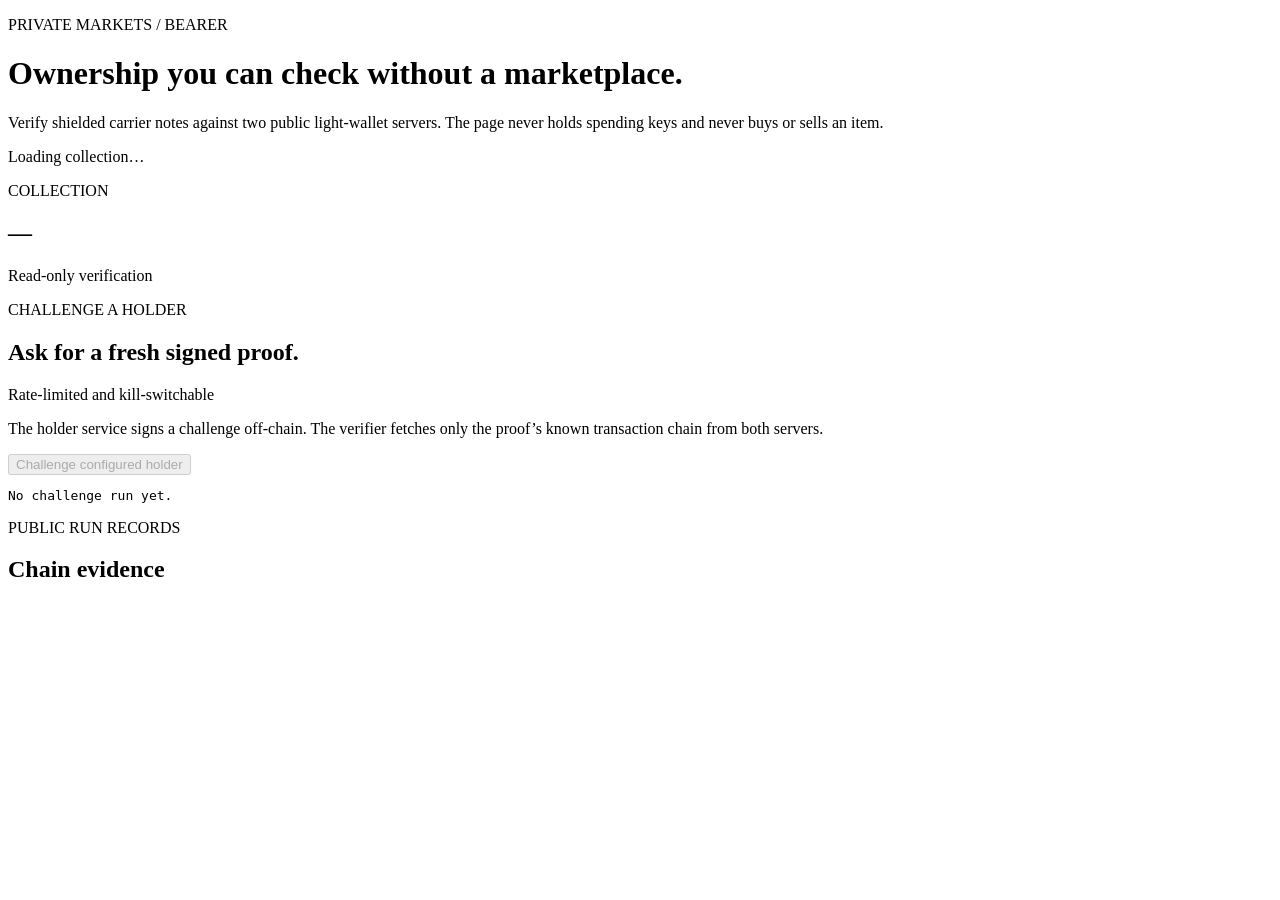
==== hosted/public/index.html @ cd6a572f "feat: add hosted verification candidate" ====
<!doctype html>
<html lang="en">
  <head>
    <meta charset="utf-8" />
    <meta name="viewport" content="width=device-width, initial-scale=1" />
    <title>Bearer | Shielded ownership</title>
    <link rel="stylesheet" href="/styles.css" />
  </head>
  <body>
    <main>
      <header class="hero">
        <p class="eyebrow">PRIVATE MARKETS / BEARER</p>
        <h1>Ownership you can check without a marketplace.</h1>
        <p class="lede">Verify shielded carrier notes against two public light-wallet servers. The page never holds spending keys and never buys or sells an item.</p>
        <div class="status" id="status">Loading collection…</div>
      </header>

      <section class="panel">
        <div class="section-heading">
          <div>
            <p class="eyebrow">COLLECTION</p>
            <h2 id="collection-name">—</h2>
          </div>
          <p class="muted">Read-only verification</p>
        </div>
        <div class="item-grid" id="items"></div>
      </section>

      <section class="panel challenge-panel">
        <div class="section-heading">
          <div>
            <p class="eyebrow">CHALLENGE A HOLDER</p>
            <h2>Ask for a fresh signed proof.</h2>
          </div>
          <p class="muted">Rate-limited and kill-switchable</p>
        </div>
        <p class="muted">The holder service signs a challenge off-chain. The verifier fetches only the proof’s known transaction chain from both servers.</p>
        <button class="button" id="challenge-button" disabled>Challenge configured holder</button>
        <pre class="result" id="challenge-result">No challenge run yet.</pre>
      </section>

      <section class="panel">
        <div class="section-heading">
          <div>
            <p class="eyebrow">PUBLIC RUN RECORDS</p>
            <h2>Chain evidence</h2>
          </div>
        </div>
        <div class="records" id="records"></div>
      </section>
    </main>
    <script type="module" src="/app.js"></script>
  </body>
</html>
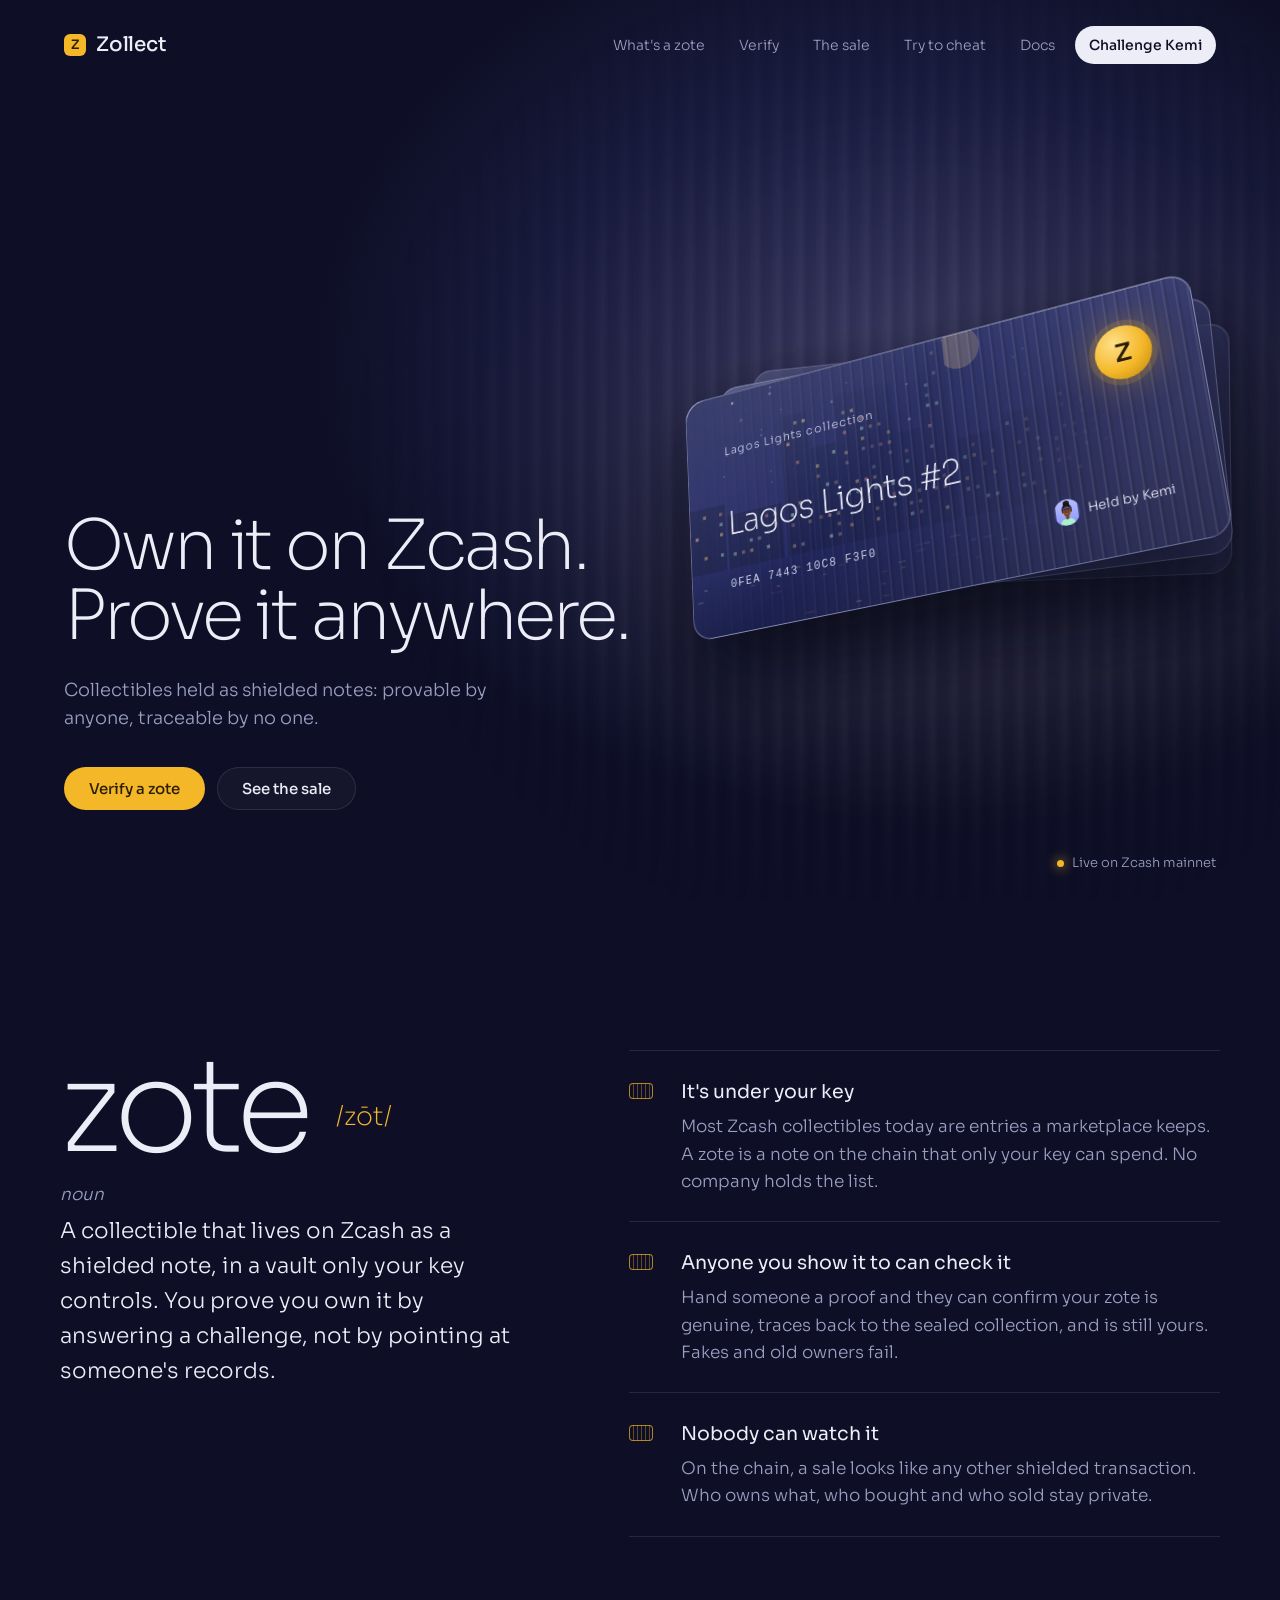
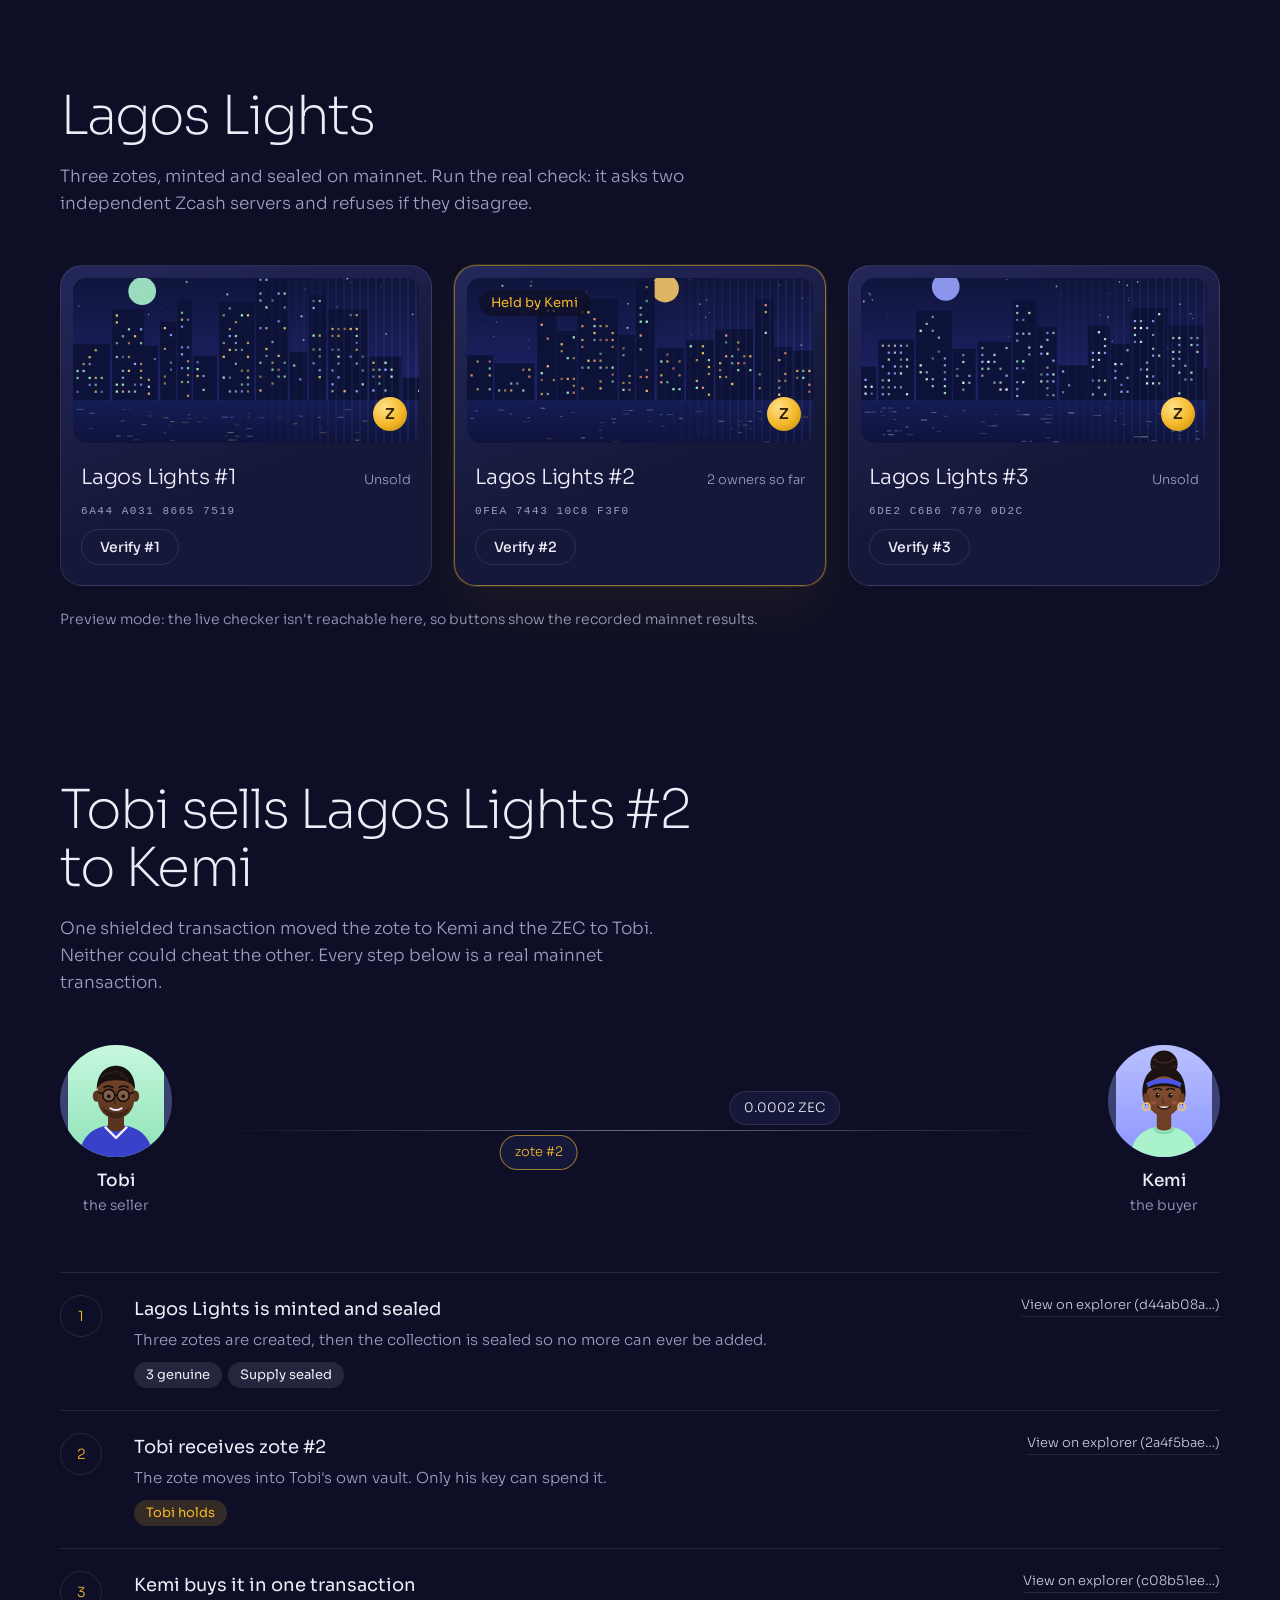
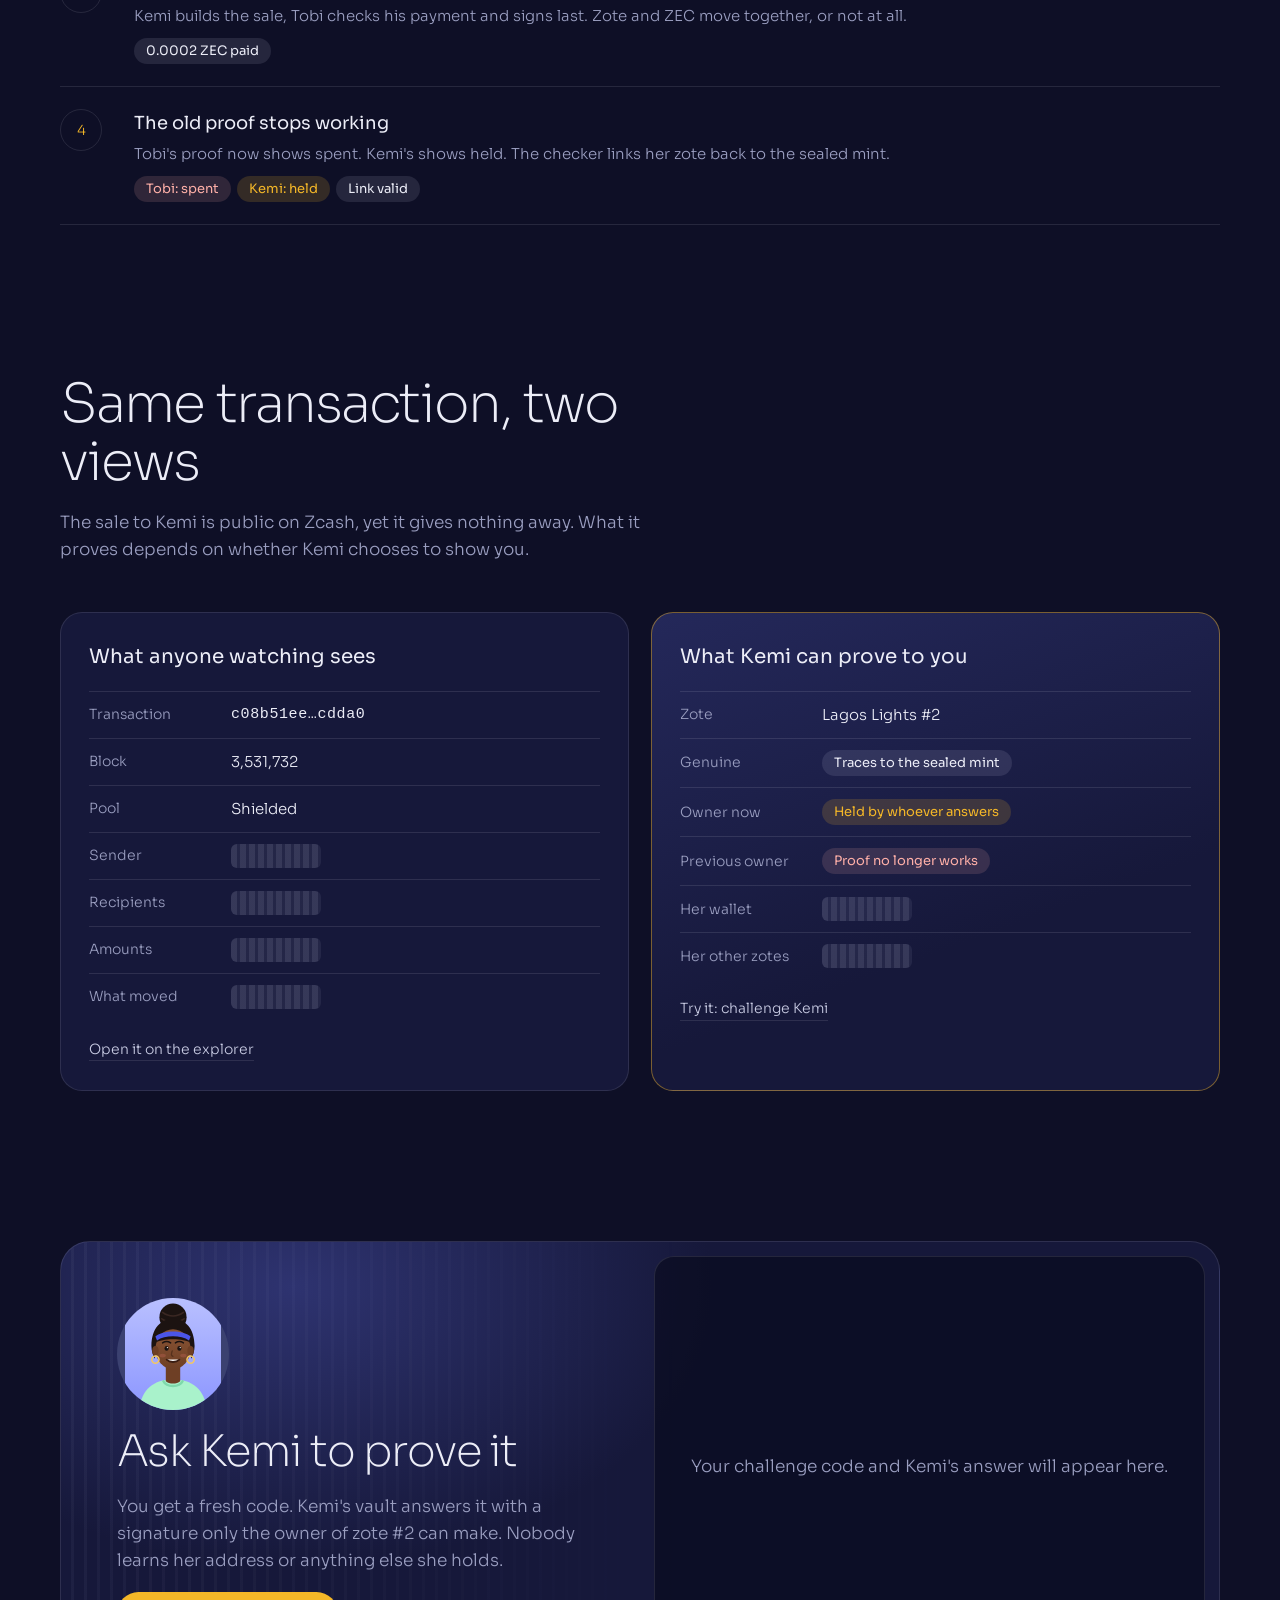
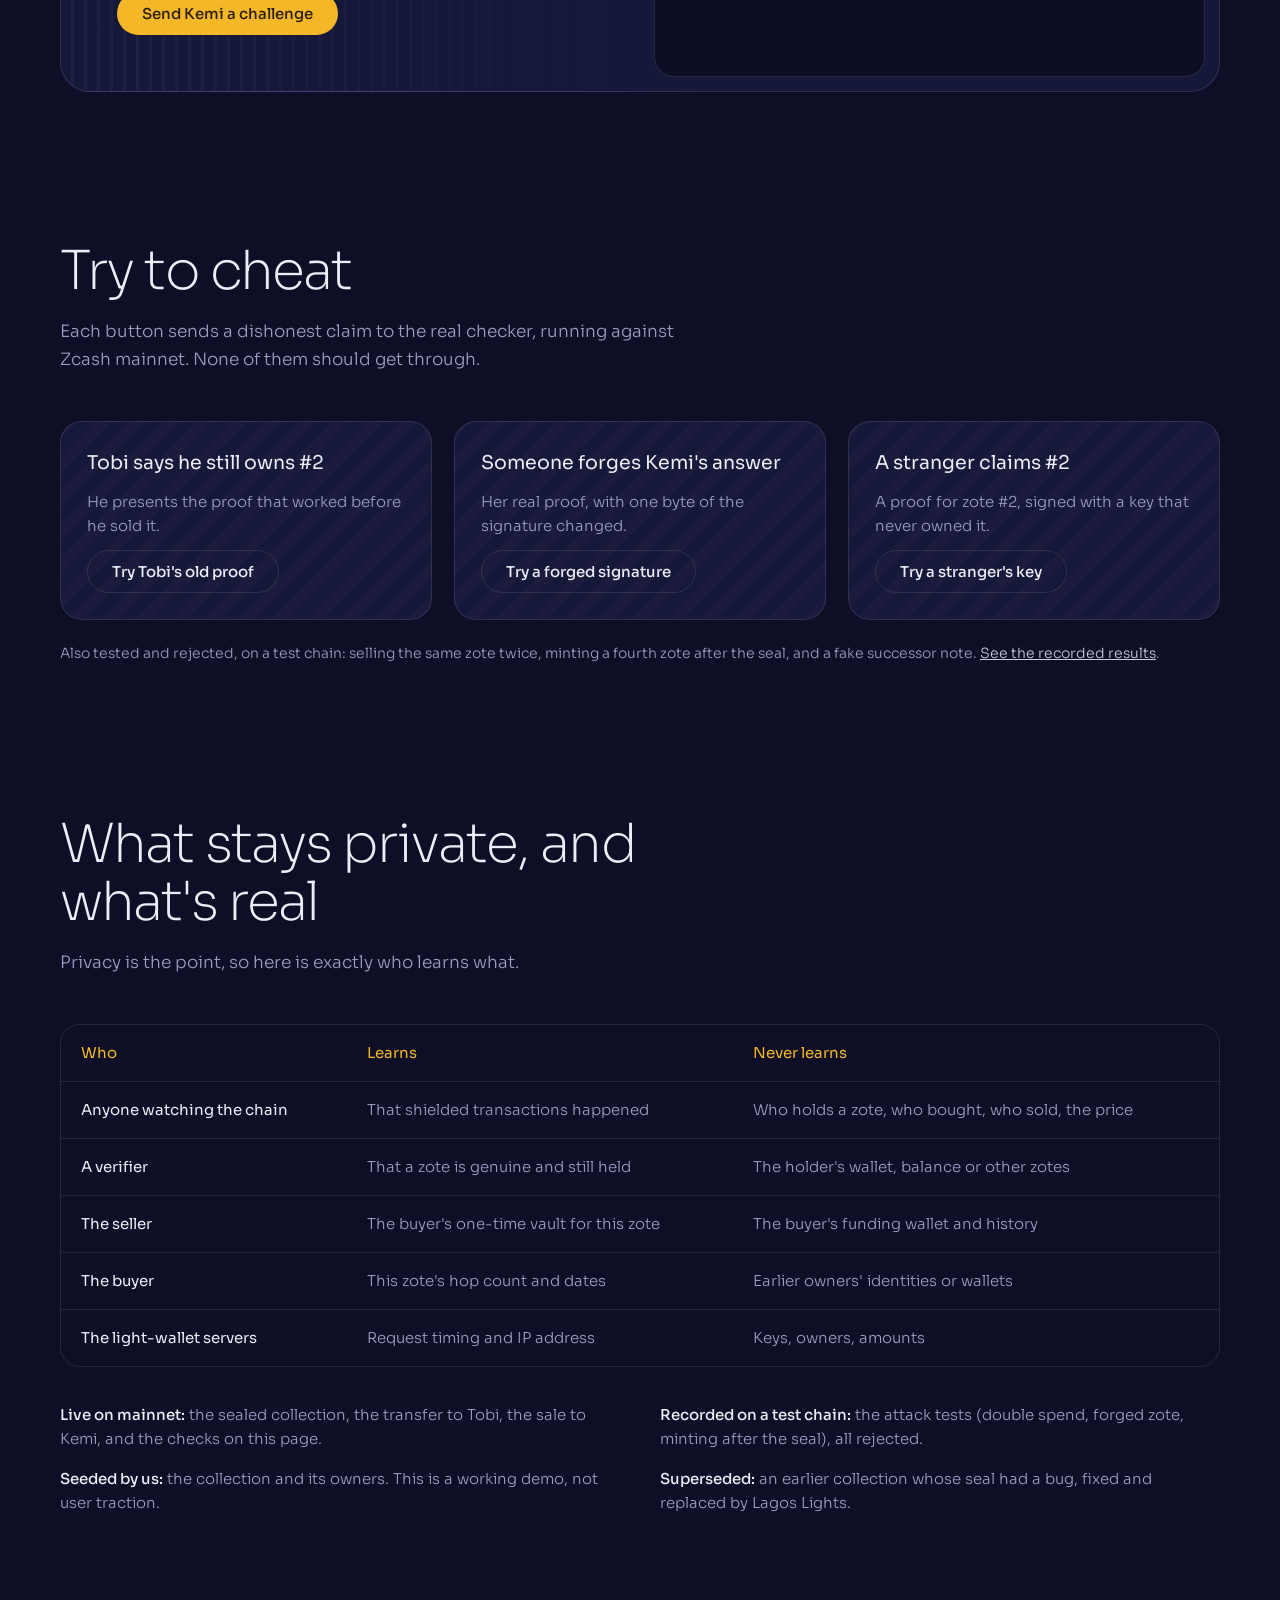
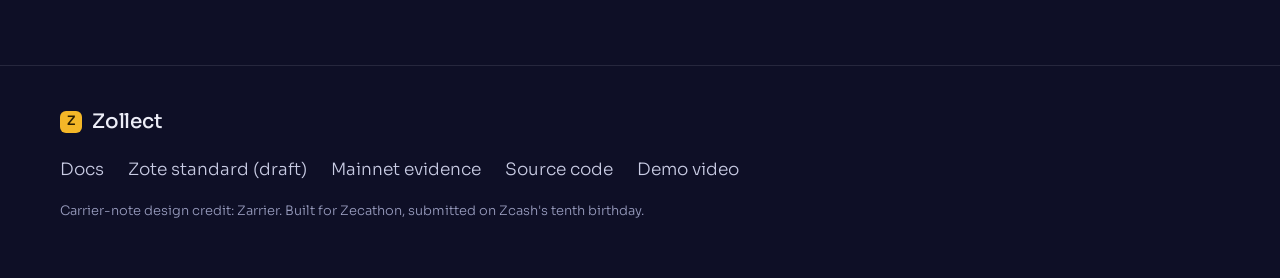
==== commit 1a173de0: "feat: add hosted attack verification" ====
--- a/hosted/public/index.html
+++ b/hosted/public/index.html
@@ -1,54 +1,245 @@
 <!doctype html>
 <html lang="en">
-  <head>
-    <meta charset="utf-8" />
-    <meta name="viewport" content="width=device-width, initial-scale=1" />
-    <title>Bearer | Shielded ownership</title>
-    <link rel="stylesheet" href="/styles.css" />
-  </head>
-  <body>
-    <main>
-      <header class="hero">
-        <p class="eyebrow">PRIVATE MARKETS / BEARER</p>
-        <h1>Ownership you can check without a marketplace.</h1>
-        <p class="lede">Verify shielded carrier notes against two public light-wallet servers. The page never holds spending keys and never buys or sells an item.</p>
-        <div class="status" id="status">Loading collection…</div>
-      </header>
-
-      <section class="panel">
-        <div class="section-heading">
-          <div>
-            <p class="eyebrow">COLLECTION</p>
-            <h2 id="collection-name">—</h2>
+<head>
+<meta charset="utf-8">
+<meta name="viewport" content="width=device-width, initial-scale=1">
+<title>Zollect: own it on Zcash, prove it anywhere</title>
+<meta name="description" content="Collectibles held as shielded notes on Zcash: provable by anyone, traceable by no one.">
+<link rel="preconnect" href="https://fonts.googleapis.com">
+<link rel="preconnect" href="https://fonts.gstatic.com" crossorigin>
+<link href="https://fonts.googleapis.com/css2?family=Sora:wght@200;300;400;500;600&display=swap" rel="stylesheet">
+<link rel="stylesheet" href="styles.css">
+</head>
+<body>
+
+<div class="sky" aria-hidden="true"></div>
+
+<header class="hero-wrap">
+  <section class="hero" aria-labelledby="hero-title">
+    <nav class="nav" aria-label="Main">
+      <a class="brand" href="#top"><span class="brand-dot" aria-hidden="true"></span>Zollect</a>
+      <ul class="nav-links">
+        <li><a href="#zote">What's a zote</a></li>
+        <li><a href="#collection">Verify</a></li>
+        <li><a href="#sale">The sale</a></li>
+        <li><a href="#cheat">Try to cheat</a></li>
+        <li><a href="docs.html">Docs</a></li>
+        <li><a class="nav-cta" href="#challenge">Challenge Kemi</a></li>
+      </ul>
+    </nav>
+
+    <div class="hero-copy" id="top">
+      <h1 id="hero-title">Own it on Zcash.<br>Prove it anywhere.</h1>
+      <p class="sub">Collectibles held as shielded notes: provable by anyone, traceable by no one.</p>
+      <div class="hero-actions">
+        <a class="btn btn-mint" href="#collection">Verify a zote</a>
+        <a class="btn btn-ghost" href="#sale">See the sale</a>
+      </div>
+    </div>
+
+    <div class="ribs" aria-hidden="true"></div>
+    <div class="stage" id="stage" aria-hidden="true">
+      <div class="stack" id="stack">
+        <div class="note note-back2"></div>
+        <div class="note note-back1"></div>
+        <div class="note note-front">
+          <div class="note-art" id="note-art"></div>
+          <div class="note-ribs"></div>
+          <div class="note-row">
+            <span class="note-kicker">Lagos Lights collection</span>
+            <span class="seal">Z</span>
           </div>
-          <p class="muted">Read-only verification</p>
-        </div>
-        <div class="item-grid" id="items"></div>
-      </section>
-
-      <section class="panel challenge-panel">
-        <div class="section-heading">
-          <div>
-            <p class="eyebrow">CHALLENGE A HOLDER</p>
-            <h2>Ask for a fresh signed proof.</h2>
-          </div>
-          <p class="muted">Rate-limited and kill-switchable</p>
-        </div>
-        <p class="muted">The holder service signs a challenge off-chain. The verifier fetches only the proof’s known transaction chain from both servers.</p>
-        <button class="button" id="challenge-button" disabled>Challenge configured holder</button>
-        <pre class="result" id="challenge-result">No challenge run yet.</pre>
-      </section>
-
-      <section class="panel">
-        <div class="section-heading">
-          <div>
-            <p class="eyebrow">PUBLIC RUN RECORDS</p>
-            <h2>Chain evidence</h2>
+          <div class="note-title">Lagos Lights #2</div>
+          <div class="note-row note-bottom">
+            <span class="serial">0FEA 7443 10C8 F3F0</span>
+            <span class="note-holder"><span class="avatar avatar-xs" data-avatar="kemi"></span>Held by Kemi</span>
           </div>
         </div>
-        <div class="records" id="records"></div>
-      </section>
-    </main>
-    <script type="module" src="/app.js"></script>
-  </body>
+      </div>
+    </div>
+
+    <p class="hero-foot">Live on Zcash mainnet</p>
+  </section>
+</header>
+
+<main>
+
+  <section class="zote" id="zote" aria-labelledby="zote-title">
+    <div class="definition">
+      <h2 id="zote-title"><span class="word">zote</span> <span class="pron">/zōt/</span></h2>
+      <p class="def-noun">noun</p>
+      <p class="def-text">A collectible that lives on Zcash as a shielded note, in a vault only your key controls. You prove you own it by answering a challenge, not by pointing at someone's records.</p>
+    </div>
+    <div class="facts">
+      <article>
+        <h3>It's under your key</h3>
+        <p>Most Zcash collectibles today are entries a marketplace keeps. A zote is a note on the chain that only your key can spend. No company holds the list.</p>
+      </article>
+      <article>
+        <h3>Anyone you show it to can check it</h3>
+        <p>Hand someone a proof and they can confirm your zote is genuine, traces back to the sealed collection, and is still yours. Fakes and old owners fail.</p>
+      </article>
+      <article>
+        <h3>Nobody can watch it</h3>
+        <p>On the chain, a sale looks like any other shielded transaction. Who owns what, who bought and who sold stay private.</p>
+      </article>
+    </div>
+  </section>
+
+  <section class="collection" id="collection" aria-labelledby="collection-title">
+    <div class="section-head">
+      <h2 id="collection-title">Lagos Lights</h2>
+      <p>Three zotes, minted and sealed on mainnet. Run the real check: it asks two independent Zcash servers and refuses if they disagree.</p>
+    </div>
+    <div class="zote-grid" id="items"></div>
+    <p class="mode-note" id="mode-note" hidden></p>
+  </section>
+
+  <section class="sale" id="sale" aria-labelledby="sale-title">
+    <div class="section-head">
+      <h2 id="sale-title">Tobi sells Lagos Lights #2 to Kemi</h2>
+      <p>One shielded transaction moved the zote to Kemi and the ZEC to Tobi. Neither could cheat the other. Every step below is a real mainnet transaction.</p>
+    </div>
+
+    <div class="cast">
+      <figure class="person">
+        <span class="avatar avatar-lg" data-avatar="tobi"></span>
+        <figcaption><strong>Tobi</strong><span>the seller</span></figcaption>
+      </figure>
+      <div class="swap" aria-hidden="true">
+        <span class="swap-line"></span>
+        <span class="swap-tag">0.0002 ZEC</span>
+        <span class="swap-tag swap-tag-zote">zote #2</span>
+      </div>
+      <figure class="person">
+        <span class="avatar avatar-lg" data-avatar="kemi"></span>
+        <figcaption><strong>Kemi</strong><span>the buyer</span></figcaption>
+      </figure>
+    </div>
+
+    <ol class="timeline" id="timeline"></ol>
+  </section>
+
+  <section class="chainview" id="chain" aria-labelledby="chain-title">
+    <div class="section-head">
+      <h2 id="chain-title">Same transaction, two views</h2>
+      <p>The sale to Kemi is public on Zcash, yet it gives nothing away. What it proves depends on whether Kemi chooses to show you.</p>
+    </div>
+    <div class="views">
+      <article class="view view-public">
+        <h3>What anyone watching sees</h3>
+        <dl>
+          <div><dt>Transaction</dt><dd class="mono">c08b51ee…cdda0</dd></div>
+          <div><dt>Block</dt><dd>3,531,732</dd></div>
+          <div><dt>Pool</dt><dd>Shielded</dd></div>
+          <div><dt>Sender</dt><dd class="redact">hidden</dd></div>
+          <div><dt>Recipients</dt><dd class="redact">hidden</dd></div>
+          <div><dt>Amounts</dt><dd class="redact">hidden</dd></div>
+          <div><dt>What moved</dt><dd class="redact">hidden</dd></div>
+        </dl>
+        <a class="view-link" href="https://mainnet.zcashexplorer.app/transactions/c08b51eeffce637bb62d7ab309956bff21c98e99715031526d7edf2a494cdda0" target="_blank" rel="noopener">Open it on the explorer</a>
+      </article>
+      <article class="view view-proof">
+        <h3>What Kemi can prove to you</h3>
+        <dl>
+          <div><dt>Zote</dt><dd>Lagos Lights #2</dd></div>
+          <div><dt>Genuine</dt><dd><span class="chip chip-valid">Traces to the sealed mint</span></dd></div>
+          <div><dt>Owner now</dt><dd><span class="chip chip-held">Held by whoever answers</span></dd></div>
+          <div><dt>Previous owner</dt><dd><span class="chip chip-spent">Proof no longer works</span></dd></div>
+          <div><dt>Her wallet</dt><dd class="redact">still hidden</dd></div>
+          <div><dt>Her other zotes</dt><dd class="redact">still hidden</dd></div>
+        </dl>
+        <a class="view-link" href="#challenge">Try it: challenge Kemi</a>
+      </article>
+    </div>
+  </section>
+
+  <section class="challenge" id="challenge" aria-labelledby="challenge-title">
+    <div class="challenge-card">
+      <div class="challenge-copy">
+        <span class="avatar avatar-lg" data-avatar="kemi"></span>
+        <h2 id="challenge-title">Ask Kemi to prove it</h2>
+        <p>You get a fresh code. Kemi's vault answers it with a signature only the owner of zote #2 can make. Nobody learns her address or anything else she holds.</p>
+        <button class="btn btn-mint" id="challenge-button" type="button">Send Kemi a challenge</button>
+      </div>
+      <div class="challenge-result" id="challenge-result" aria-live="polite">
+        <p class="placeholder">Your challenge code and Kemi's answer will appear here.</p>
+      </div>
+    </div>
+  </section>
+
+  <section class="cheat" id="cheat" aria-labelledby="cheat-title">
+    <div class="section-head">
+      <h2 id="cheat-title">Try to cheat</h2>
+      <p>Each button sends a dishonest claim to the real checker, running against Zcash mainnet. None of them should get through.</p>
+    </div>
+    <div class="attacks">
+      <article class="attack" data-kind="old-proof">
+        <h3>Tobi says he still owns #2</h3>
+        <p>He presents the proof that worked before he sold it.</p>
+        <button class="btn btn-line" type="button">Try Tobi's old proof</button>
+        <div class="verdict" hidden aria-live="polite"></div>
+      </article>
+      <article class="attack" data-kind="forged-signature">
+        <h3>Someone forges Kemi's answer</h3>
+        <p>Her real proof, with one byte of the signature changed.</p>
+        <button class="btn btn-line" type="button">Try a forged signature</button>
+        <div class="verdict" hidden aria-live="polite"></div>
+      </article>
+      <article class="attack" data-kind="wrong-key">
+        <h3>A stranger claims #2</h3>
+        <p>A proof for zote #2, signed with a key that never owned it.</p>
+        <button class="btn btn-line" type="button">Try a stranger's key</button>
+        <div class="verdict" hidden aria-live="polite"></div>
+      </article>
+    </div>
+    <p class="mode-note">Also tested and rejected, on a test chain: selling the same zote twice, minting a fourth zote after the seal, and a fake successor note. <a href="evidence.html">See the recorded results</a>.</p>
+  </section>
+
+  <section class="privacy" id="privacy" aria-labelledby="privacy-title">
+    <div class="section-head">
+      <h2 id="privacy-title">What stays private, and what's real</h2>
+      <p>Privacy is the point, so here is exactly who learns what.</p>
+    </div>
+    <div class="table-wrap">
+      <table>
+        <thead>
+          <tr><th scope="col">Who</th><th scope="col">Learns</th><th scope="col">Never learns</th></tr>
+        </thead>
+        <tbody>
+          <tr><th scope="row">Anyone watching the chain</th><td>That shielded transactions happened</td><td>Who holds a zote, who bought, who sold, the price</td></tr>
+          <tr><th scope="row">A verifier</th><td>That a zote is genuine and still held</td><td>The holder's wallet, balance or other zotes</td></tr>
+          <tr><th scope="row">The seller</th><td>The buyer's one-time vault for this zote</td><td>The buyer's funding wallet and history</td></tr>
+          <tr><th scope="row">The buyer</th><td>This zote's hop count and dates</td><td>Earlier owners' identities or wallets</td></tr>
+          <tr><th scope="row">The light-wallet servers</th><td>Request timing and IP address</td><td>Keys, owners, amounts</td></tr>
+        </tbody>
+      </table>
+    </div>
+    <ul class="honesty">
+      <li><strong>Live on mainnet:</strong> the sealed collection, the transfer to Tobi, the sale to Kemi, and the checks on this page.</li>
+      <li><strong>Recorded on a test chain:</strong> the attack tests (double spend, forged zote, minting after the seal), all rejected.</li>
+      <li><strong>Seeded by us:</strong> the collection and its owners. This is a working demo, not user traction.</li>
+      <li><strong>Superseded:</strong> an earlier collection whose seal had a bug, fixed and replaced by Lagos Lights.</li>
+    </ul>
+  </section>
+
+</main>
+
+<footer class="foot">
+  <div class="foot-inner">
+    <p class="brand"><span class="brand-dot" aria-hidden="true"></span>Zollect</p>
+    <ul>
+      <li><a href="docs.html">Docs</a></li>
+      <li><a href="standard.html">Zote standard (draft)</a></li>
+      <li><a href="evidence.html">Mainnet evidence</a></li>
+      <li><a href="#" id="repo-link">Source code</a></li>
+      <li><a href="#" id="video-link">Demo video</a></li>
+    </ul>
+    <p class="credit">Carrier-note design credit: Zarrier. Built for Zecathon, submitted on Zcash's tenth birthday.</p>
+  </div>
+</footer>
+
+<script src="art.js"></script>
+<script src="app.js"></script>
+</body>
 </html>
--- a/hosted/public/styles.css
+++ b/hosted/public/styles.css
@@ -0,0 +1,370 @@
+:root {
+  --ink: #0E0F26;          /* deep violet-navy */
+  --ink-2: #16183A;        /* raised surface */
+  --steel: #3B4170;        /* ribbed glass */
+  --chrome: #C9CCE4;       /* chrome highlight */
+  --zec: #F4B728;          /* Zcash yellow */
+  --zec-ink: #2B1E00;
+  --mist: #ECEDF7;
+  --muted: #9A9EC0;
+  --mint: #9FE8C3;
+  --rose: #FFB0A8;
+  --line: rgba(236, 237, 247, 0.11);
+  --maxw: 1200px;
+  --font: "Sora", system-ui, -apple-system, "Segoe UI", sans-serif;
+}
+
+* { box-sizing: border-box; }
+html { scroll-behavior: smooth; }
+body {
+  margin: 0; background: var(--ink); color: var(--mist);
+  font-family: var(--font); font-size: 17px; line-height: 1.6; font-weight: 300;
+  -webkit-font-smoothing: antialiased;
+}
+img, canvas, svg { display: block; max-width: 100%; }
+a { color: inherit; }
+:focus-visible { outline: 2px solid var(--zec); outline-offset: 3px; border-radius: 8px; }
+strong { font-weight: 500; }
+.sky { display: none; }
+
+/* ---------- hero ---------- */
+.hero-wrap { padding: 0; }
+.hero {
+  position: relative; overflow: hidden;
+  min-height: min(100vh, 940px);
+  padding: 26px clamp(20px, 5vw, 64px) 0;
+  display: grid; grid-template-rows: auto 1fr;
+  background:
+    radial-gradient(700px 520px at 74% 52%, rgba(244, 183, 40, 0.10), transparent 70%),
+    radial-gradient(900px 700px at 70% 40%, #2A2E63 0%, transparent 65%),
+    var(--ink);
+  isolation: isolate;
+}
+.ribs {
+  position: absolute; inset: 0; z-index: -1; pointer-events: none;
+  background: repeating-linear-gradient(90deg,
+    rgba(201, 204, 228, 0.00) 0px, rgba(201, 204, 228, 0.07) 9px,
+    rgba(14, 15, 38, 0.10) 15px, rgba(201, 204, 228, 0.00) 22px);
+  -webkit-mask-image: linear-gradient(180deg, transparent 0%, #000 30%, #000 70%, transparent 100%),
+                      radial-gradient(60% 70% at 72% 50%, #000 0%, transparent 75%);
+  -webkit-mask-composite: source-in;
+          mask-image: radial-gradient(60% 75% at 72% 50%, #000 10%, transparent 75%);
+}
+
+.nav { display: flex; align-items: center; justify-content: space-between; gap: 16px; position: relative; z-index: 3; }
+.brand { display: inline-flex; align-items: center; gap: 10px; font-size: 20px; font-weight: 500; text-decoration: none; margin: 0; letter-spacing: -0.01em; }
+.brand-dot {
+  width: 22px; height: 22px; border-radius: 6px; flex: none;
+  background: var(--zec); color: var(--zec-ink);
+  display: grid; place-items: center; font-size: 13px; font-weight: 600;
+}
+.brand-dot::after { content: "Z"; }
+.nav-links { list-style: none; margin: 0; padding: 0; display: flex; gap: 6px; align-items: center; }
+.nav-links a { display: block; padding: 8px 14px; border-radius: 999px; text-decoration: none; font-size: 14px; color: var(--muted); }
+.nav-links a:hover { color: var(--mist); }
+.nav-links .nav-cta { background: var(--mist); color: var(--ink); font-weight: 500; }
+.nav-links .nav-cta:hover { background: #fff; color: var(--ink); }
+
+.hero-copy {
+  position: relative; z-index: 2; align-self: end;
+  max-width: 780px; padding-bottom: clamp(56px, 10vh, 110px);
+}
+.hero h1 { margin: 0; font-weight: 200; font-size: clamp(44px, 5.4vw, 82px); line-height: 1.02; letter-spacing: -0.045em; }
+.sub { margin: 24px 0 0; max-width: 36ch; font-size: clamp(17px, 1.4vw, 20px); color: var(--muted); }
+.hero-actions { margin-top: 34px; display: flex; gap: 12px; flex-wrap: wrap; }
+
+.btn {
+  display: inline-flex; align-items: center; justify-content: center; gap: 8px;
+  padding: 13px 24px; border-radius: 999px;
+  font: 500 15px/1 var(--font); text-decoration: none; cursor: pointer;
+  border: 1px solid transparent; transition: background .15s ease, transform .15s ease;
+}
+.btn:active { transform: translateY(1px); }
+.btn[disabled] { opacity: .55; cursor: progress; }
+.btn-mint { background: var(--zec); color: var(--zec-ink); }
+.btn-mint:hover { background: #FFC84A; }
+.btn-ghost { border-color: var(--line); color: var(--mist); background: rgba(236,237,247,.03); }
+.btn-ghost:hover { background: rgba(236,237,247,.08); }
+.btn-line { border-color: var(--line); color: var(--mist); background: transparent; }
+.btn-line:hover { border-color: rgba(244,183,40,.6); color: var(--zec); }
+
+/* the note stack */
+.stage {
+  position: absolute; z-index: 1; right: clamp(-40px, 2vw, 60px); top: 50%;
+  width: min(700px, 50vw); aspect-ratio: 1.15; transform: translateY(-46%);
+  perspective: 1400px;
+}
+.stack { position: absolute; inset: 0; transform-style: preserve-3d; transform: rotateX(18deg) rotateY(-22deg) rotateZ(-6deg); transition: transform .4s ease-out; }
+.note {
+  position: absolute; left: 6%; top: 24%; width: 88%; aspect-ratio: 2.1;
+  border-radius: 22px;
+  background:
+    linear-gradient(135deg, rgba(255,255,255,.20), rgba(255,255,255,.02) 40%, rgba(255,255,255,.08) 80%),
+    linear-gradient(160deg, #4A5190 0%, #262A5C 55%, #1A1D45 100%);
+  border: 1px solid rgba(201, 204, 228, .35);
+  box-shadow: 0 40px 80px rgba(5, 6, 20, .6), inset 0 1px 0 rgba(255,255,255,.35);
+}
+.note-back2 { transform: translateZ(-120px) translateY(-14%) rotateZ(9deg); opacity: .5; }
+.note-back1 { transform: translateZ(-60px) translateY(-7%) rotateZ(4deg); opacity: .75; }
+.note-front { transform: translateZ(0); padding: 6% 7%; display: flex; flex-direction: column; justify-content: space-between; overflow: hidden; }
+.note-ribs {
+  position: absolute; inset: 0; pointer-events: none; border-radius: inherit;
+  background: repeating-linear-gradient(90deg, rgba(255,255,255,.0) 0 7px, rgba(255,255,255,.07) 7px 9px, rgba(0,0,0,.08) 9px 12px);
+  -webkit-mask-image: linear-gradient(90deg, transparent 0%, #000 55%, #000 100%);
+          mask-image: linear-gradient(90deg, transparent 0%, #000 55%, #000 100%);
+}
+.note-row { position: relative; display: flex; justify-content: space-between; align-items: center; gap: 12px; }
+.note-kicker { font-size: clamp(11px, 1vw, 14px); letter-spacing: .08em; color: var(--chrome); }
+.seal {
+  width: clamp(38px, 4.4vw, 58px); height: clamp(38px, 4.4vw, 58px); border-radius: 50%;
+  display: grid; place-items: center;
+  background: radial-gradient(circle at 35% 30%, #FFE08A, var(--zec) 55%, #B9850E);
+  color: var(--zec-ink); font-weight: 600; font-size: clamp(18px, 2vw, 26px);
+  box-shadow: 0 0 0 6px rgba(244,183,40,.15), 0 0 40px rgba(244,183,40,.45);
+}
+.note-title { position: relative; font-size: clamp(22px, 2.8vw, 40px); font-weight: 200; letter-spacing: -0.03em; }
+.serial { font: 500 clamp(10px, .95vw, 13px)/1 ui-monospace, SFMono-Regular, Menlo, monospace; letter-spacing: .12em; color: var(--chrome); }
+.note-holder { display: inline-flex; align-items: center; gap: 8px; font-size: clamp(11px, 1vw, 14px); color: var(--mist); }
+
+.hero-foot { position: absolute; right: clamp(20px, 5vw, 64px); bottom: 26px; z-index: 2; margin: 0; font-size: 13px; color: var(--muted); display: flex; align-items: center; gap: 8px; }
+.hero-foot::before { content: ""; width: 7px; height: 7px; border-radius: 50%; background: var(--zec); box-shadow: 0 0 12px var(--zec); animation: pulse 2.4s ease-in-out infinite; }
+@keyframes pulse { 50% { opacity: .35; } }
+
+.avatar { display: block; width: 72px; height: 72px; border-radius: 50%; overflow: hidden; background: var(--steel); flex: none; }
+.avatar svg { width: 100%; height: 100%; }
+.avatar-lg { width: 112px; height: 112px; }
+.avatar-xs { width: 26px; height: 26px; }
+
+.chip { display: inline-flex; align-items: center; padding: 4px 12px; border-radius: 999px; font-size: 13px; font-weight: 400; line-height: 1.4; }
+.chip-held { background: rgba(244,183,40,.16); color: var(--zec); }
+.chip-spent { background: rgba(255,176,168,.14); color: var(--rose); }
+.chip-valid { background: rgba(201,204,228,.12); color: var(--mist); }
+
+/* ---------- sections ---------- */
+main > section { max-width: var(--maxw); margin: 0 auto; padding: clamp(90px, 12vw, 150px) 20px 0; }
+.section-head { max-width: 640px; margin-bottom: 48px; }
+.section-head h2, .challenge h2 { margin: 0; font-weight: 200; letter-spacing: -0.035em; font-size: clamp(34px, 4.2vw, 56px); line-height: 1.08; }
+.section-head p { margin: 18px 0 0; color: var(--muted); }
+
+/* definition */
+.zote { display: grid; grid-template-columns: minmax(0, 1fr) minmax(0, 1.2fr); gap: clamp(32px, 6vw, 96px); align-items: start; }
+.definition h2 { margin: 0; font-weight: 200; font-size: clamp(72px, 10vw, 140px); line-height: .9; letter-spacing: -0.06em; }
+.definition .pron { font-size: .2em; letter-spacing: 0; color: var(--zec); vertical-align: middle; margin-left: .3em; }
+.def-noun { margin: 16px 0 6px; color: var(--muted); font-style: italic; }
+.def-text { margin: 0; font-size: clamp(19px, 1.7vw, 23px); max-width: 30ch; }
+.facts article { padding: 26px 0; border-top: 1px solid var(--line); display: grid; grid-template-columns: 36px minmax(0, 1fr); gap: 0 16px; }
+.facts article:last-child { border-bottom: 1px solid var(--line); }
+.facts article::before { content: ""; grid-row: span 2; width: 22px; height: 14px; margin-top: 6px; border-radius: 4px; border: 1px solid rgba(244,183,40,.7); background: repeating-linear-gradient(90deg, transparent 0 3px, rgba(244,183,40,.35) 3px 4px); }
+.facts h3 { margin: 0 0 6px; font-weight: 400; font-size: 19px; }
+.facts p { margin: 0; color: var(--muted); max-width: 52ch; }
+
+/* collection: zotes as notes */
+.zote-grid { display: grid; grid-template-columns: repeat(3, minmax(0, 1fr)); gap: 22px; }
+.zote-card {
+  position: relative; border-radius: 22px; overflow: hidden;
+  background: linear-gradient(160deg, #24285A, var(--ink-2) 60%);
+  border: 1px solid var(--line);
+  display: flex; flex-direction: column;
+}
+.zote-card.is-featured { border-color: rgba(244,183,40,.5); box-shadow: 0 0 0 1px rgba(244,183,40,.15), 0 30px 60px rgba(244,183,40,.06); }
+.zote-art { position: relative; aspect-ratio: 2.1; margin: 12px 12px 0; border-radius: 14px; overflow: hidden; background: #0A0B1E; }
+.zote-art svg { width: 100%; height: 100%; object-fit: cover; }
+.zote-art::after {
+  content: ""; position: absolute; inset: 0; pointer-events: none;
+  background: repeating-linear-gradient(90deg, rgba(255,255,255,0) 0 6px, rgba(255,255,255,.05) 6px 8px);
+  -webkit-mask-image: linear-gradient(90deg, transparent 40%, #000);
+          mask-image: linear-gradient(90deg, transparent 40%, #000);
+}
+.zote-art .chip { position: absolute; left: 12px; top: 12px; z-index: 1; background: rgba(14,15,38,.75); }
+.zote-art .seal-sm {
+  position: absolute; right: 12px; bottom: 12px; z-index: 1; width: 34px; height: 34px; border-radius: 50%;
+  display: grid; place-items: center; font-weight: 600; font-size: 15px; color: var(--zec-ink);
+  background: radial-gradient(circle at 35% 30%, #FFE08A, var(--zec) 55%, #B9850E);
+}
+.zote-body { padding: 18px 20px 20px; display: flex; flex-direction: column; gap: 12px; flex: 1; }
+.zote-title { display: flex; justify-content: space-between; align-items: baseline; gap: 12px; }
+.zote-title h3 { margin: 0; font-weight: 300; font-size: 21px; letter-spacing: -0.01em; }
+.zote-title span { color: var(--muted); font-size: 13px; }
+.zote-serial { margin: 0; font: 500 11px/1 ui-monospace, SFMono-Regular, Menlo, monospace; letter-spacing: .14em; color: var(--muted); }
+.zote-body .btn { align-self: flex-start; padding: 10px 18px; font-size: 14px; }
+
+.verdict { border-radius: 14px; background: rgba(14,15,38,.7); border: 1px solid var(--line); padding: 14px 16px; font-size: 14px; }
+.verdict[hidden] { display: none; }
+.verdict-head { display: flex; flex-wrap: wrap; gap: 8px; align-items: center; }
+.verdict-head .time { color: var(--muted); font-size: 12px; margin-left: auto; }
+.verdict ul { margin: 10px 0 0; padding-left: 18px; color: var(--muted); }
+.verdict details { margin-top: 10px; }
+.verdict summary { cursor: pointer; color: var(--chrome); font-size: 13px; }
+.verdict pre { margin: 8px 0 0; padding: 12px; border-radius: 10px; background: #08091A; font: 11.5px/1.5 ui-monospace, SFMono-Regular, Menlo, monospace; color: #C9CCE4; white-space: pre-wrap; word-break: break-all; max-height: 220px; overflow: auto; }
+.verdict.is-error { border-color: rgba(255,176,168,.35); }
+.mode-note { margin: 22px 0 0; color: var(--muted); font-size: 14px; }
+
+/* sale */
+.cast { display: grid; grid-template-columns: auto 1fr auto; align-items: center; gap: clamp(16px, 4vw, 48px); margin-bottom: 56px; }
+.person { margin: 0; display: flex; flex-direction: column; align-items: center; gap: 10px; text-align: center; }
+.person figcaption { display: flex; flex-direction: column; font-size: 14px; color: var(--muted); }
+.person strong { color: var(--mist); font-size: 17px; }
+.swap { position: relative; height: 90px; display: flex; flex-direction: column; justify-content: center; gap: 10px; align-items: center; }
+.swap-line { position: absolute; left: 0; right: 0; top: 50%; height: 1px; background: linear-gradient(90deg, transparent, var(--chrome), transparent); opacity: .5; }
+.swap-tag { position: relative; padding: 6px 14px; border-radius: 999px; font-size: 13px; background: var(--ink-2); border: 1px solid var(--line); animation: driftL 4.5s ease-in-out infinite; }
+.swap-tag-zote { border-color: rgba(244,183,40,.6); color: var(--zec); animation-name: driftR; }
+@keyframes driftL { 0%, 100% { transform: translateX(28%); } 50% { transform: translateX(-28%); } }
+@keyframes driftR { 0%, 100% { transform: translateX(-28%); } 50% { transform: translateX(28%); } }
+
+.timeline { list-style: none; margin: 0; padding: 0; counter-reset: step; }
+.timeline li { counter-increment: step; display: grid; grid-template-columns: 56px minmax(0, 1fr) auto; gap: 18px; align-items: start; padding: 22px 0; border-top: 1px solid var(--line); }
+.timeline li:last-child { border-bottom: 1px solid var(--line); }
+.timeline li::before { content: counter(step); width: 40px; height: 40px; border-radius: 50%; display: grid; place-items: center; border: 1px solid var(--line); color: var(--zec); font-size: 14px; }
+.timeline h3 { margin: 0 0 4px; font-weight: 400; font-size: 18px; }
+.timeline p { margin: 0; color: var(--muted); font-size: 15px; }
+.timeline .tx { font-size: 13px; color: var(--chrome); text-decoration: none; white-space: nowrap; border-bottom: 1px solid var(--line); }
+.timeline .tx:hover { color: var(--zec); border-color: var(--zec); }
+.timeline .chips { display: flex; gap: 6px; margin-top: 10px; flex-wrap: wrap; }
+
+/* challenge */
+.challenge-card {
+  position: relative; overflow: hidden; isolation: isolate;
+  display: grid; grid-template-columns: minmax(0, 1fr) minmax(0, 1fr);
+  border-radius: 30px; border: 1px solid var(--line);
+  background: radial-gradient(600px 400px at 20% 10%, #2E3370, var(--ink-2) 70%);
+}
+.challenge-card::before {
+  content: ""; position: absolute; inset: 0; z-index: -1;
+  background: repeating-linear-gradient(90deg, rgba(201,204,228,0) 0 10px, rgba(201,204,228,.05) 10px 13px);
+  -webkit-mask-image: linear-gradient(90deg, #000, transparent 55%);
+          mask-image: linear-gradient(90deg, #000, transparent 55%);
+}
+.challenge-copy { padding: clamp(28px, 5vw, 56px); display: flex; flex-direction: column; gap: 18px; align-items: flex-start; }
+.challenge-copy h2 { font-size: clamp(32px, 3.4vw, 48px); }
+.challenge-copy p { margin: 0; color: var(--muted); max-width: 44ch; }
+.challenge-result { margin: 14px; border-radius: 20px; background: rgba(8,9,26,.6); border: 1px solid var(--line); padding: clamp(22px, 3vw, 36px); display: flex; flex-direction: column; justify-content: center; gap: 14px; min-height: 280px; }
+.placeholder { color: var(--muted); margin: 0; }
+.code { margin: 0; font: 500 clamp(22px, 2.6vw, 30px)/1.2 ui-monospace, SFMono-Regular, Menlo, monospace; letter-spacing: .06em; color: var(--zec); word-break: break-all; }
+.step-label { margin: 0; font-size: 13px; color: var(--muted); }
+
+/* privacy */
+.table-wrap { overflow-x: auto; border: 1px solid var(--line); border-radius: 20px; }
+table { width: 100%; border-collapse: collapse; font-size: 15px; min-width: 640px; }
+th, td { text-align: left; padding: 16px 20px; vertical-align: top; }
+thead th { font-weight: 400; color: var(--zec); border-bottom: 1px solid var(--line); }
+tbody tr + tr th, tbody tr + tr td { border-top: 1px solid var(--line); }
+tbody th { font-weight: 400; }
+tbody td { color: var(--muted); }
+.honesty { list-style: none; padding: 0; margin: 36px 0 0; display: grid; grid-template-columns: repeat(2, minmax(0, 1fr)); gap: 16px 40px; }
+.honesty li { color: var(--muted); font-size: 15px; }
+.honesty strong { color: var(--mist); }
+
+/* footer */
+.foot { margin-top: clamp(90px, 12vw, 150px); border-top: 1px solid var(--line); }
+.foot-inner { max-width: var(--maxw); margin: 0 auto; padding: 40px 20px 56px; display: grid; gap: 18px; }
+.foot ul { list-style: none; margin: 0; padding: 0; display: flex; gap: 24px; flex-wrap: wrap; }
+.foot ul a { color: var(--chrome); text-decoration: none; }
+.foot ul a:hover { color: var(--zec); }
+.credit { margin: 0; color: var(--muted); font-size: 13px; max-width: 70ch; }
+
+/* responsive */
+@media (max-width: 1020px) {
+  .nav-links li:not(:last-child) { display: none; }
+  .hero { min-height: auto; padding-bottom: 0; }
+  .stage { position: relative; right: auto; top: auto; transform: none; width: min(560px, 100%); margin: 30px auto 0; }
+  .hero-copy { align-self: start; padding-top: 20px; }
+  .zote { grid-template-columns: 1fr; }
+  .zote-grid { grid-template-columns: 1fr; max-width: 560px; }
+  .challenge-card { grid-template-columns: 1fr; }
+  .honesty { grid-template-columns: 1fr; }
+  .hero-foot { position: static; padding: 0 0 26px; }
+}
+@media (max-width: 640px) {
+  body { font-size: 16px; }
+  .cast { grid-template-columns: 1fr; justify-items: center; }
+  .swap { width: 100%; }
+  .timeline li { grid-template-columns: 44px minmax(0, 1fr); }
+  .timeline li .tx { grid-column: 2; }
+}
+@media (prefers-reduced-motion: reduce) {
+  html { scroll-behavior: auto; }
+  .swap-tag, .hero-foot::before { animation: none; }
+  .stack { transition: none; }
+}
+
+/* ---------- scroll-linked motion ---------- */
+.stack { --lift: 0; }
+.note-back2 { transform: translateZ(calc(-120px - var(--lift) * 80px)) translateY(calc(-14% - var(--lift) * 18%)) rotateZ(calc(9deg + var(--lift) * 10deg)); }
+.note-back1 { transform: translateZ(calc(-60px - var(--lift) * 40px)) translateY(calc(-7% - var(--lift) * 9%)) rotateZ(calc(4deg + var(--lift) * 5deg)); }
+.note-front { transform: translateZ(calc(var(--lift) * 90px)) translateY(calc(var(--lift) * 6%)); }
+.sale.is-scrubbing .swap-tag { animation: none; transition: transform .08s linear; }
+.sale.is-scrubbing .swap-tag-zote { transform: translateX(calc((var(--p, 0) - .5) * 260%)); }
+.sale.is-scrubbing .swap-tag:not(.swap-tag-zote) { transform: translateX(calc((.5 - var(--p, 0)) * 260%)); }
+.timeline li { transition: opacity .5s ease; }
+.timeline.is-scrubbing li { opacity: .35; }
+.timeline.is-scrubbing li.is-on { opacity: 1; }
+.timeline li.is-on::before { border-color: var(--zec); background: rgba(244,183,40,.12); }
+
+/* ---------- hero note artwork ---------- */
+.note-art { position: absolute; inset: 0; border-radius: inherit; overflow: hidden; opacity: .55;
+  -webkit-mask-image: linear-gradient(90deg, #000 0%, rgba(0,0,0,.6) 45%, transparent 85%);
+          mask-image: linear-gradient(90deg, #000 0%, rgba(0,0,0,.6) 45%, transparent 85%); }
+.note-art svg { width: 100%; height: 100%; }
+
+/* ---------- two views ---------- */
+.views { display: grid; grid-template-columns: repeat(2, minmax(0, 1fr)); gap: 22px; }
+.view { border-radius: 22px; border: 1px solid var(--line); padding: 28px; background: var(--ink-2); }
+.view-proof { border-color: rgba(244,183,40,.45); background: linear-gradient(160deg, #24285A, var(--ink-2) 65%); }
+.view h3 { margin: 0 0 18px; font-weight: 400; font-size: 20px; }
+.view dl { margin: 0; display: grid; gap: 0; }
+.view dl > div { display: grid; grid-template-columns: 130px minmax(0, 1fr); gap: 12px; padding: 11px 0; border-top: 1px solid var(--line); align-items: center; }
+.view dt { color: var(--muted); font-size: 14px; }
+.view dd { margin: 0; font-size: 15px; }
+.mono { font-family: ui-monospace, SFMono-Regular, Menlo, monospace; font-size: 13px; letter-spacing: .04em; }
+.redact { color: transparent; position: relative; width: fit-content; min-width: 90px; border-radius: 6px;
+  background: repeating-linear-gradient(90deg, rgba(201,204,228,.18) 0 6px, rgba(201,204,228,.08) 6px 9px); user-select: none; }
+.redact::after { content: attr(data-l); }
+.view-link { display: inline-block; margin-top: 18px; font-size: 14px; color: var(--chrome); text-decoration: none; border-bottom: 1px solid var(--line); }
+.view-link:hover { color: var(--zec); border-color: var(--zec); }
+
+/* ---------- try to cheat ---------- */
+.attacks { display: grid; grid-template-columns: repeat(3, minmax(0, 1fr)); gap: 22px; }
+.attack { border-radius: 22px; border: 1px solid var(--line); padding: 26px; display: flex; flex-direction: column; gap: 12px; align-items: flex-start;
+  background: repeating-linear-gradient(135deg, rgba(255,176,168,.025) 0 12px, transparent 12px 24px), var(--ink-2); }
+.attack h3 { margin: 0; font-weight: 400; font-size: 19px; }
+.attack p { margin: 0; color: var(--muted); font-size: 15px; }
+.attack .verdict { width: 100%; }
+.cheat .mode-note a { color: var(--chrome); }
+
+@media (max-width: 1020px) {
+  .views, .attacks { grid-template-columns: 1fr; }
+}
+
+/* ---------- document pages ---------- */
+.doc-top { position: sticky; top: 0; z-index: 10; background: rgba(14,15,38,.86); backdrop-filter: blur(10px); border-bottom: 1px solid var(--line); }
+.doc-top .nav { max-width: var(--maxw); margin: 0 auto; padding: 16px 20px; }
+.doc-hero { max-width: var(--maxw); margin: 0 auto; padding: 80px 20px 40px; position: relative; }
+.doc-hero h1 { margin: 0; font-weight: 200; font-size: clamp(42px, 5.5vw, 76px); letter-spacing: -0.045em; line-height: 1.04; }
+.doc-hero p { margin: 18px 0 0; color: var(--muted); max-width: 60ch; font-size: 18px; }
+.doc { max-width: var(--maxw); margin: 0 auto; padding: 20px 20px 0; display: grid; grid-template-columns: 220px minmax(0, 1fr); gap: 56px; }
+.toc { position: sticky; top: 88px; align-self: start; font-size: 14px; }
+.toc ol { list-style: none; margin: 0; padding: 0; display: grid; gap: 4px; }
+.toc a { color: var(--muted); text-decoration: none; display: block; padding: 6px 0 6px 14px; border-left: 1px solid var(--line); }
+.toc a:hover { color: var(--zec); border-color: var(--zec); }
+.doc article { max-width: 760px; }
+.doc section { padding: 8px 0 48px; scroll-margin-top: 90px; }
+.doc h2 { margin: 0 0 16px; font-weight: 300; font-size: clamp(28px, 3vw, 38px); letter-spacing: -0.03em; }
+.doc h3 { margin: 28px 0 8px; font-weight: 400; font-size: 20px; }
+.doc p, .doc li { color: #C9CCE4; }
+.doc li { margin: 6px 0; }
+.doc code { font: 13px ui-monospace, SFMono-Regular, Menlo, monospace; background: rgba(201,204,228,.08); padding: 2px 6px; border-radius: 6px; color: var(--mist); }
+.doc pre { margin: 14px 0; padding: 18px; border-radius: 14px; background: #08091A; border: 1px solid var(--line); overflow-x: auto;
+  font: 12.5px/1.6 ui-monospace, SFMono-Regular, Menlo, monospace; color: #C9CCE4; }
+.doc pre code { background: none; padding: 0; font-size: inherit; }
+.doc a { color: var(--zec); }
+.callout { border-left: 2px solid var(--zec); padding: 4px 0 4px 18px; margin: 18px 0; color: var(--mist); }
+.diagram { border: 1px solid var(--line); border-radius: 18px; padding: 18px; background: var(--ink-2); margin: 18px 0; }
+.diagram svg { width: 100%; height: auto; }
+.evtable { width: 100%; border-collapse: collapse; font-size: 14.5px; min-width: 0; }
+.evtable th, .evtable td { padding: 12px 14px; border-top: 1px solid var(--line); vertical-align: top; }
+.evtable thead th { border-top: 0; color: var(--zec); font-weight: 400; }
+.evtable td a { color: var(--chrome); text-decoration: none; border-bottom: 1px solid var(--line); font-family: ui-monospace, SFMono-Regular, Menlo, monospace; font-size: 13px; }
+.evtable td a:hover { color: var(--zec); }
+@media (max-width: 900px) { .doc { grid-template-columns: 1fr; } .toc { position: static; } }
+.doc .toc a { color: var(--muted); }
+.doc .toc a:hover { color: var(--zec); }
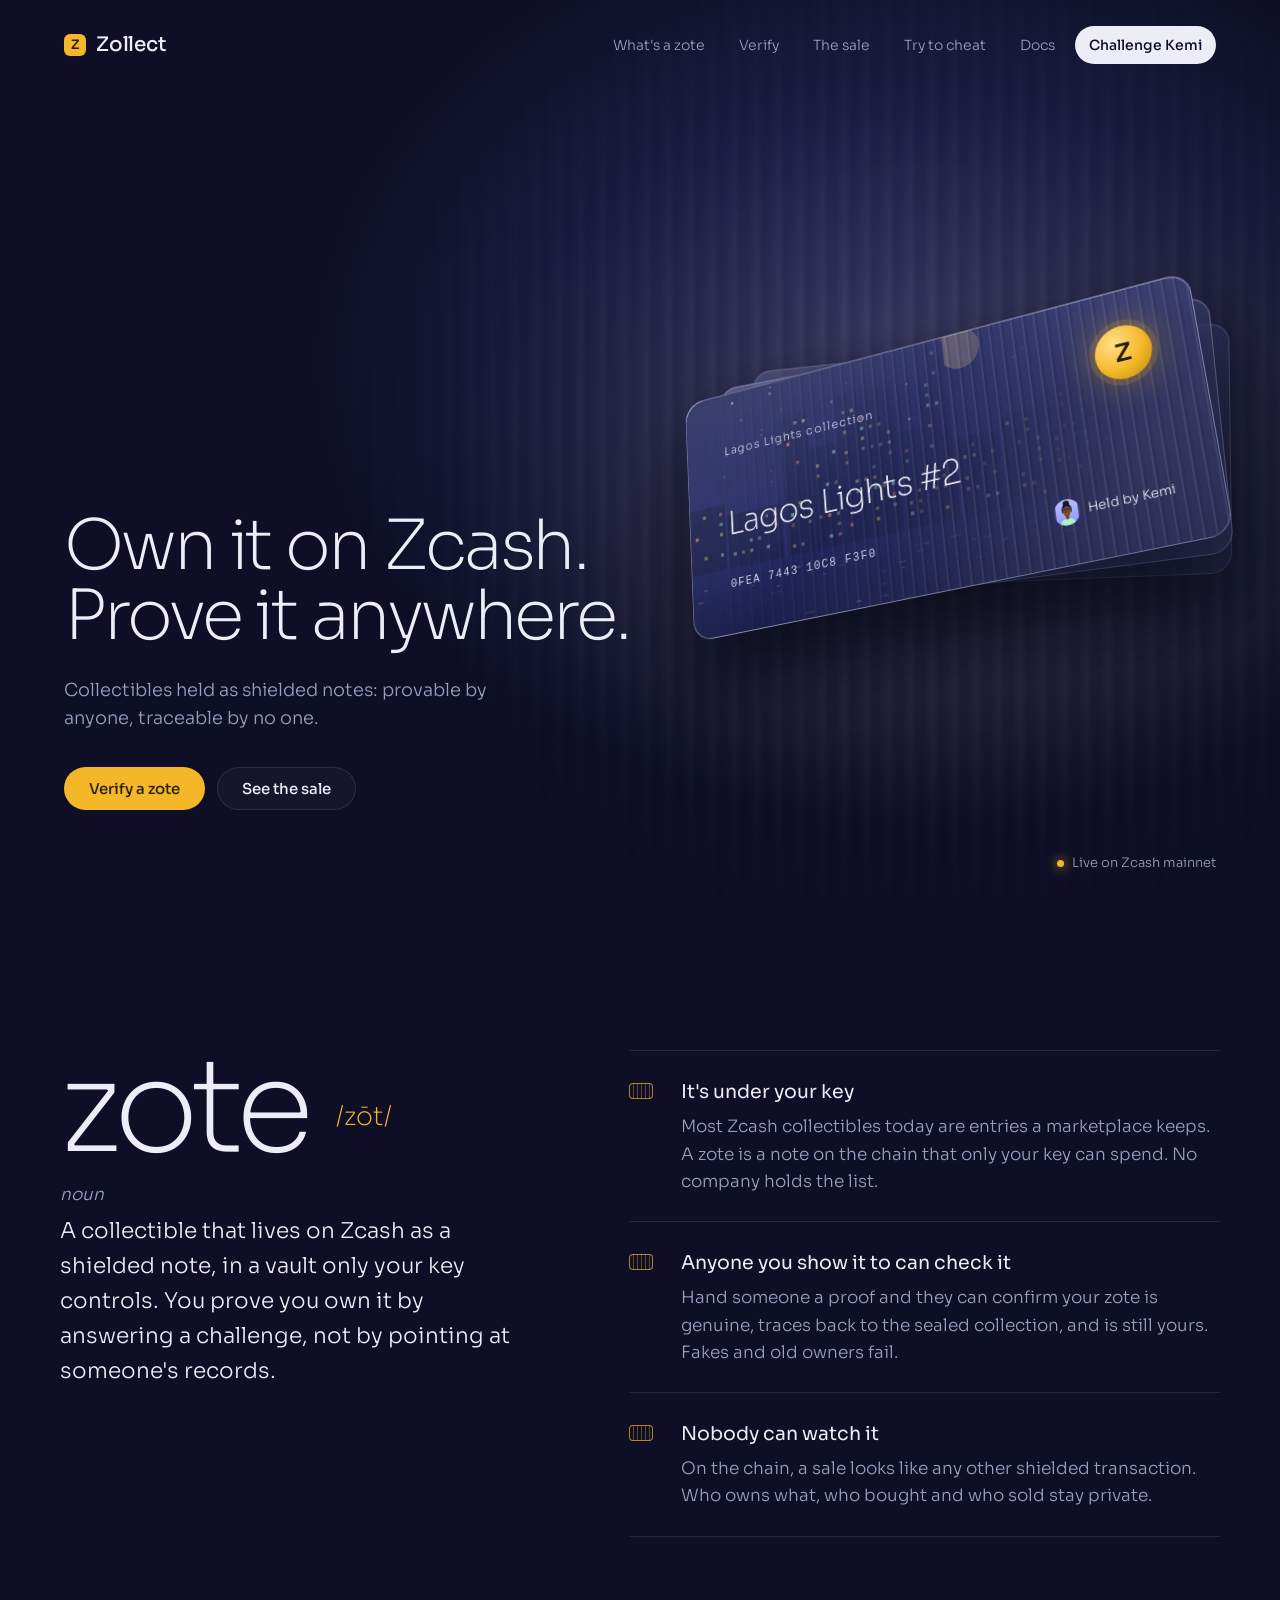
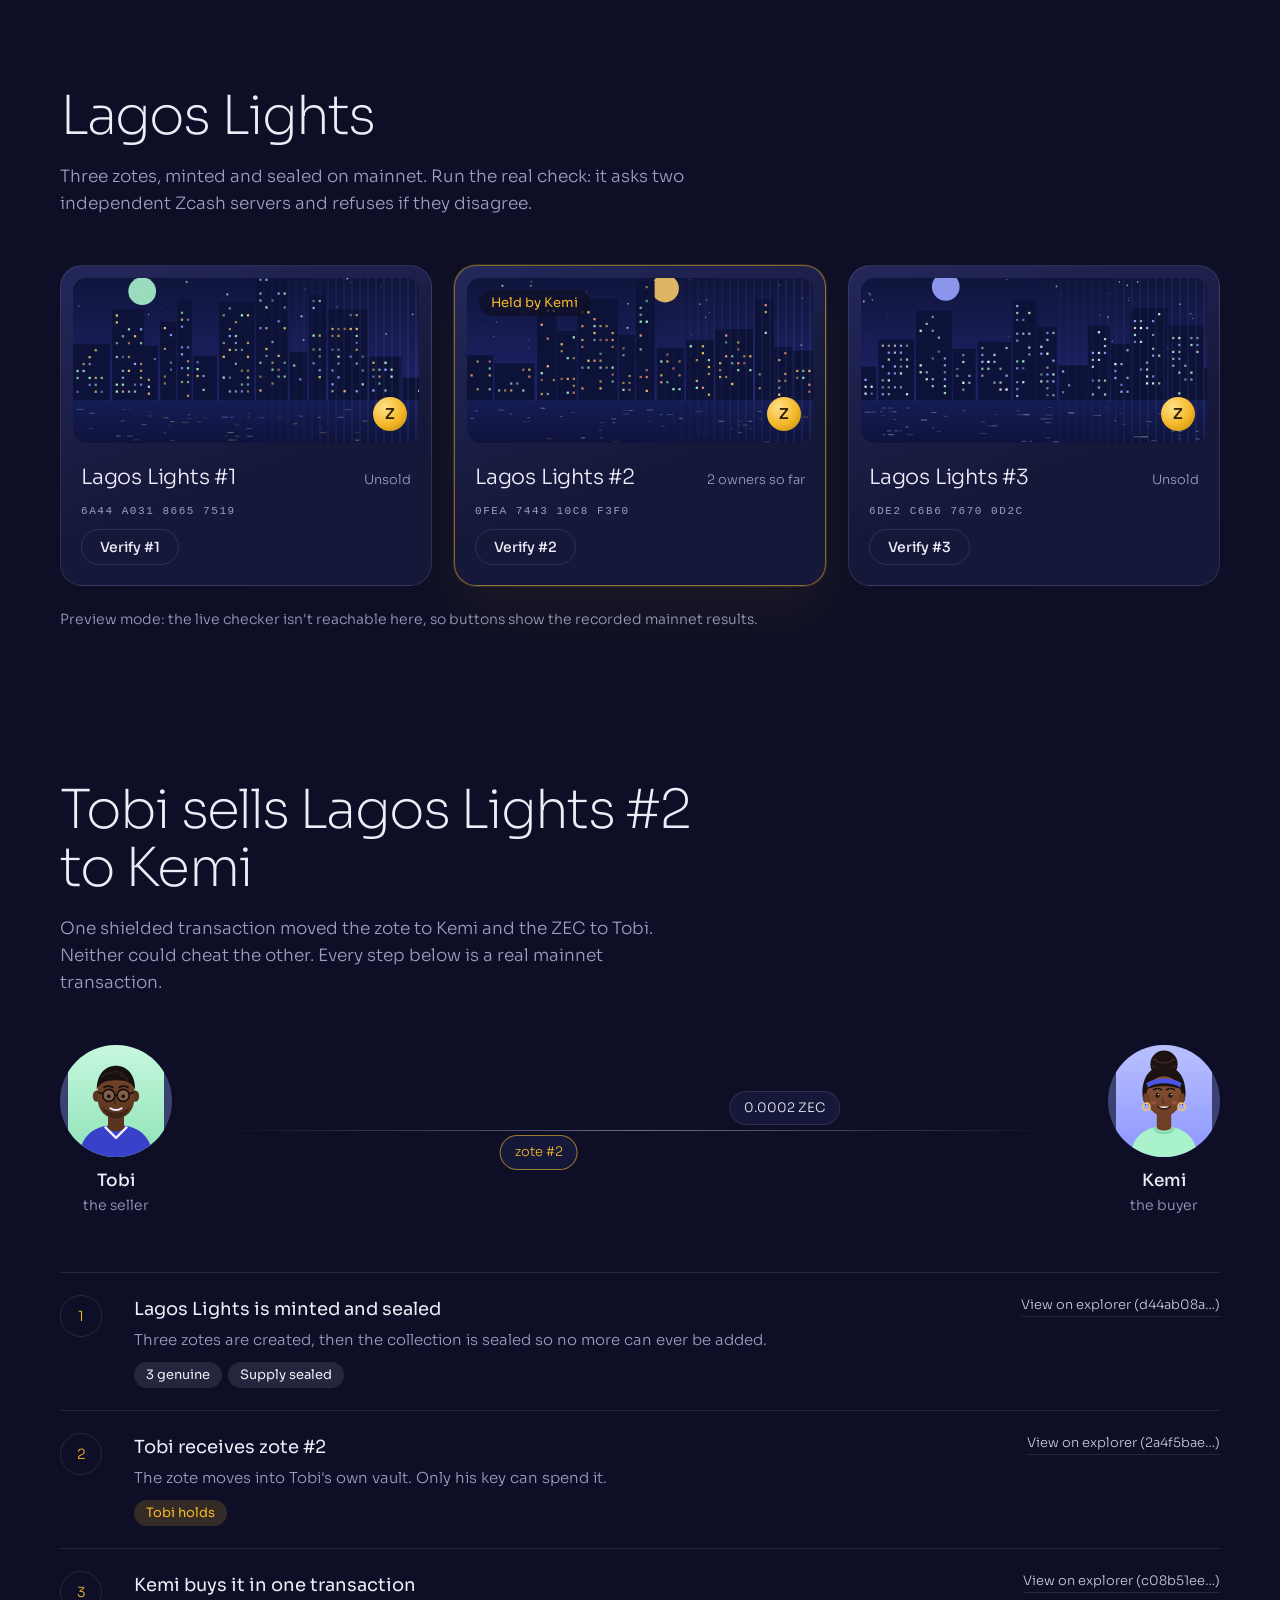
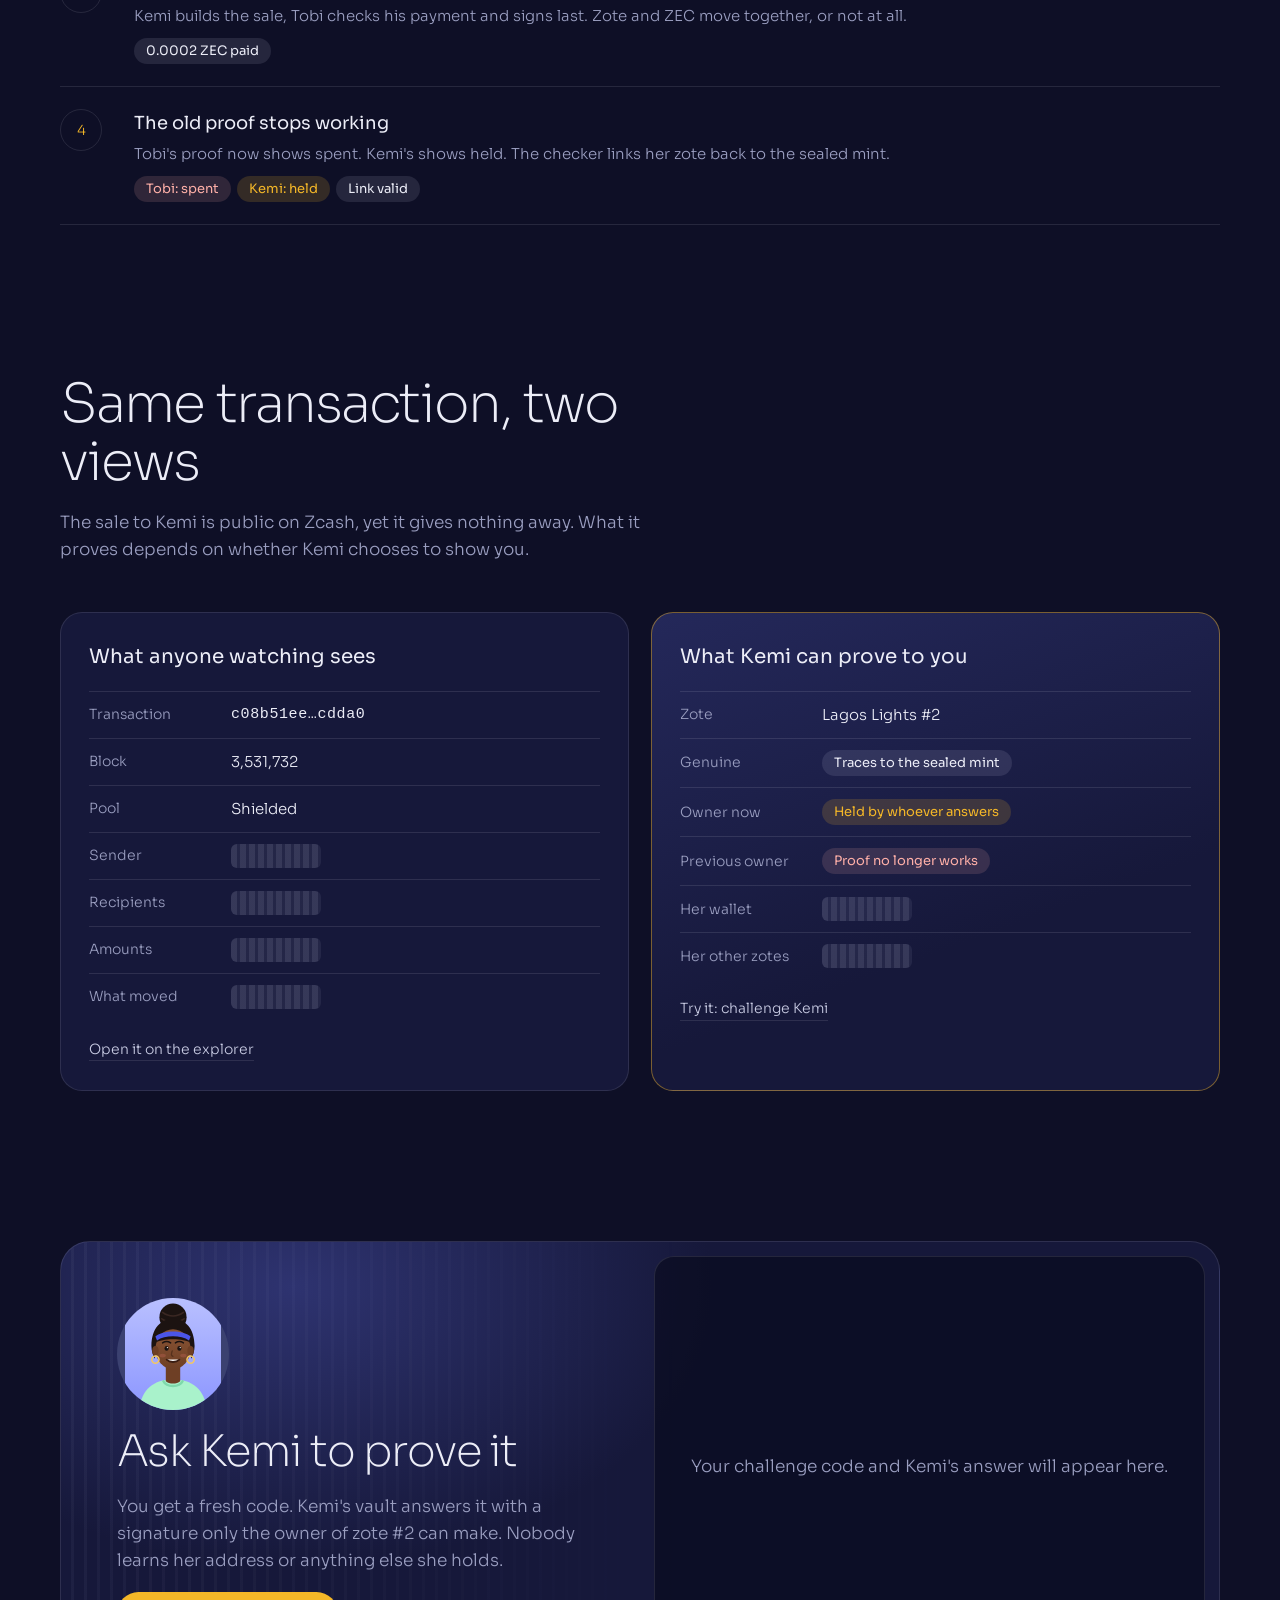
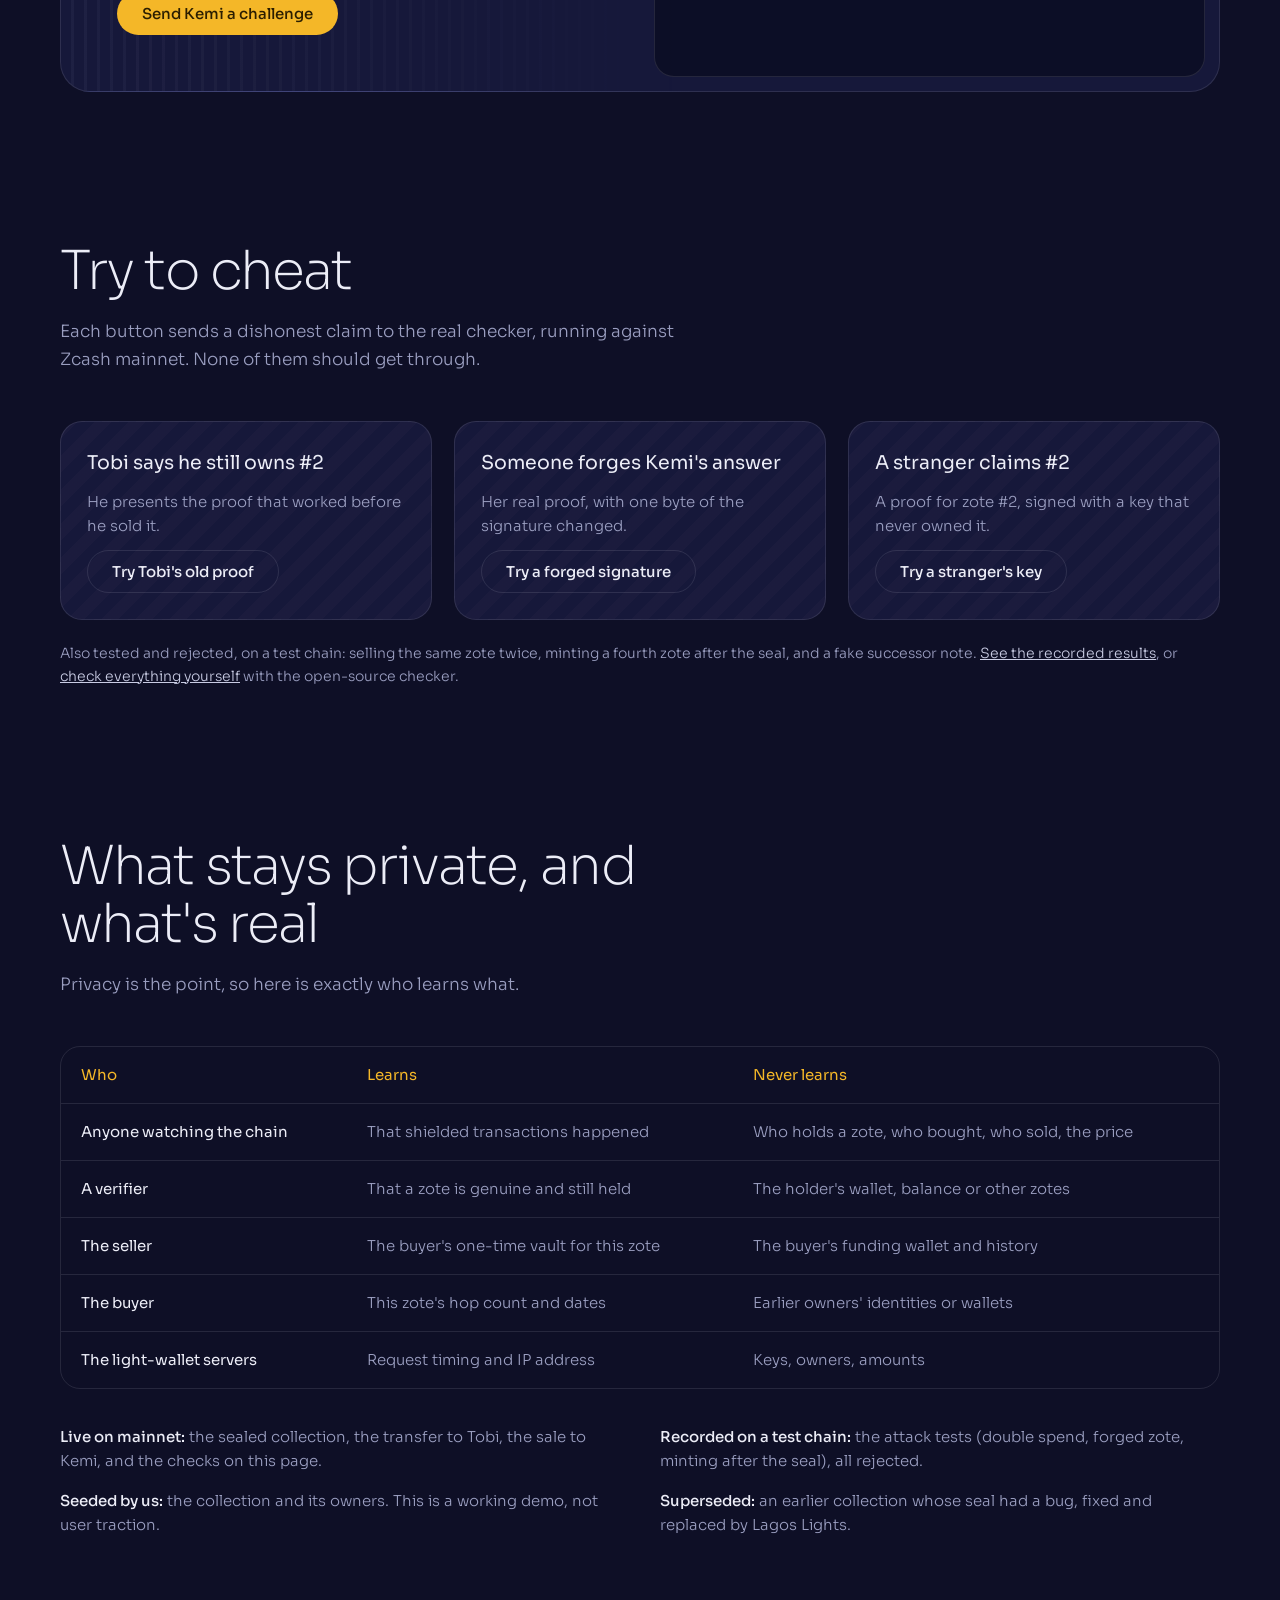
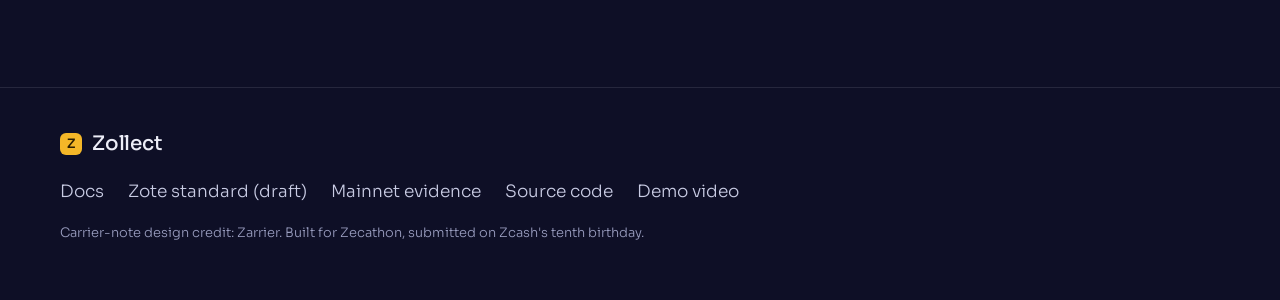
==== commit 251141a5: "docs: clarify checker and hosted pages" ====
--- a/hosted/public/index.html
+++ b/hosted/public/index.html
@@ -193,7 +193,7 @@
         <div class="verdict" hidden aria-live="polite"></div>
       </article>
     </div>
-    <p class="mode-note">Also tested and rejected, on a test chain: selling the same zote twice, minting a fourth zote after the seal, and a fake successor note. <a href="evidence.html">See the recorded results</a>.</p>
+    <p class="mode-note">Also tested and rejected, on a test chain: selling the same zote twice, minting a fourth zote after the seal, and a fake successor note. <a href="evidence.html">See the recorded results</a>, or <a href="docs.html#verify">check everything yourself</a> with the open-source checker.</p>
   </section>
 
   <section class="privacy" id="privacy" aria-labelledby="privacy-title">
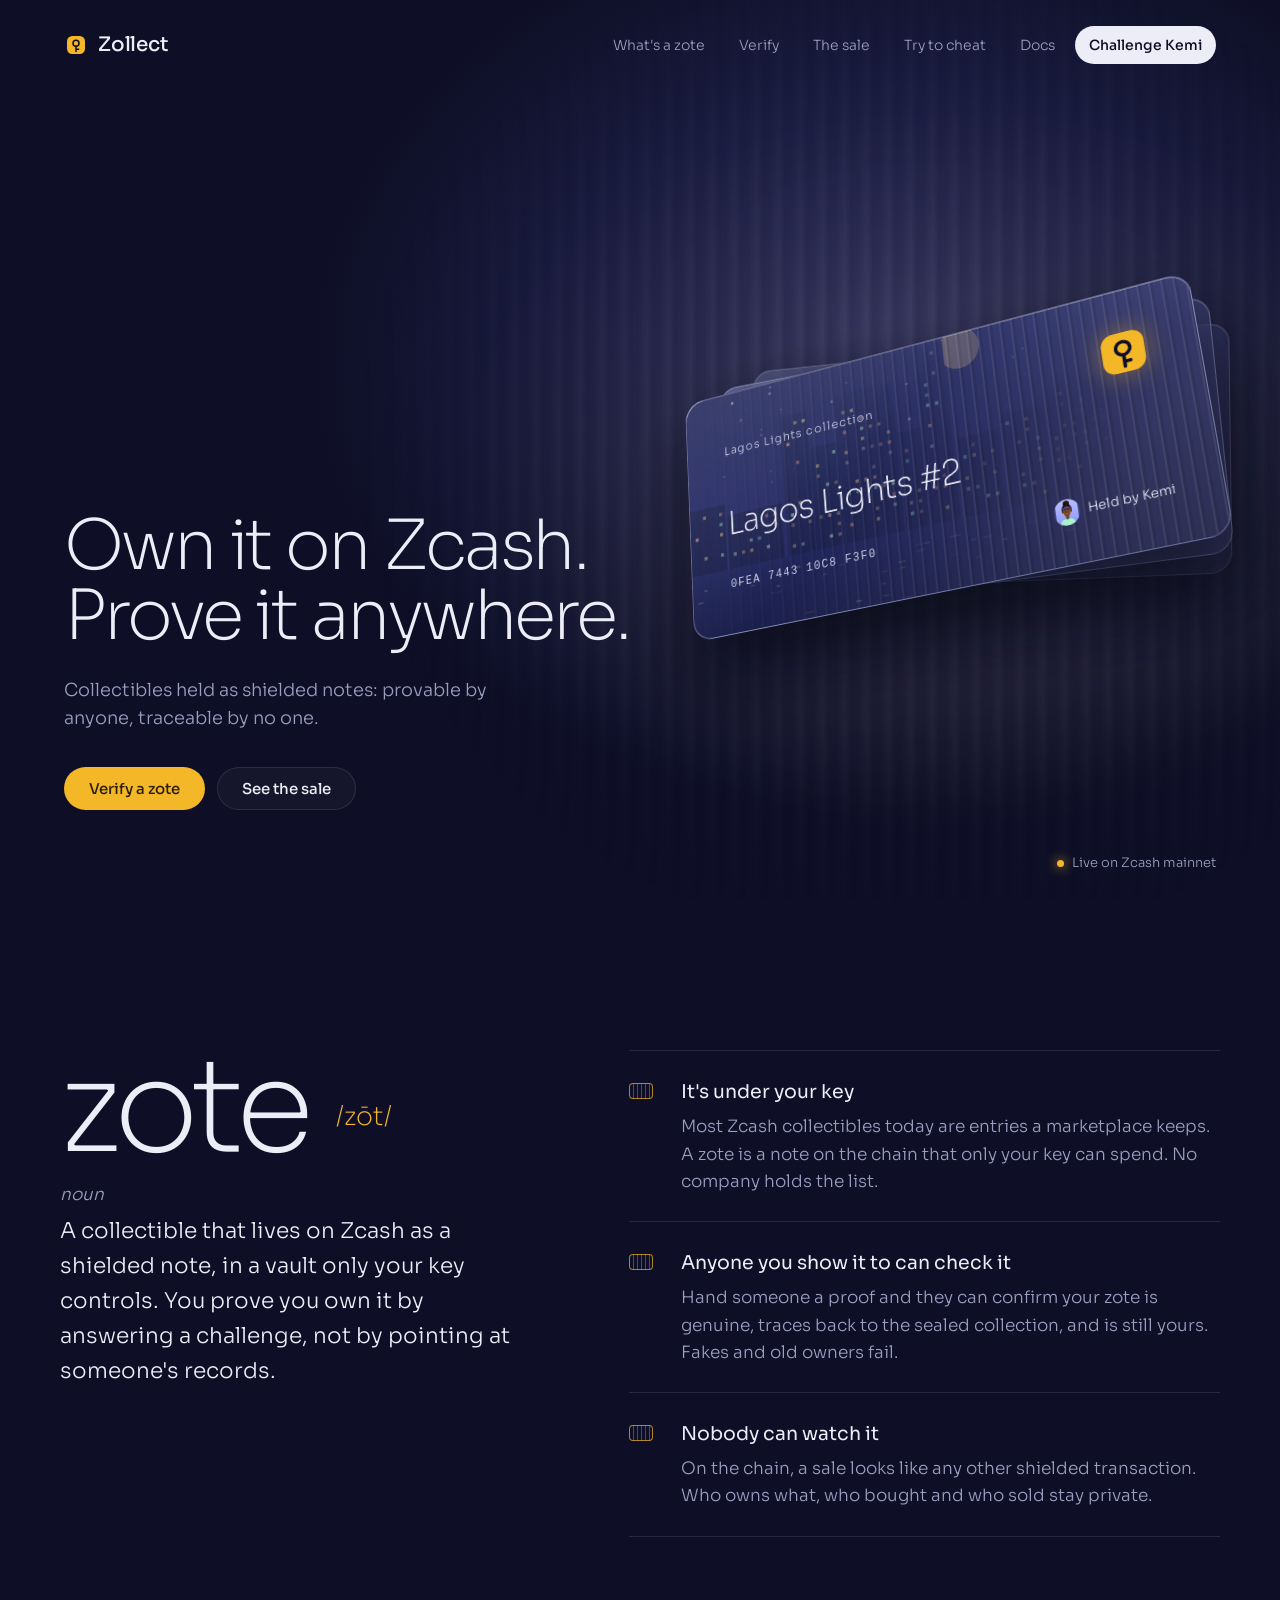
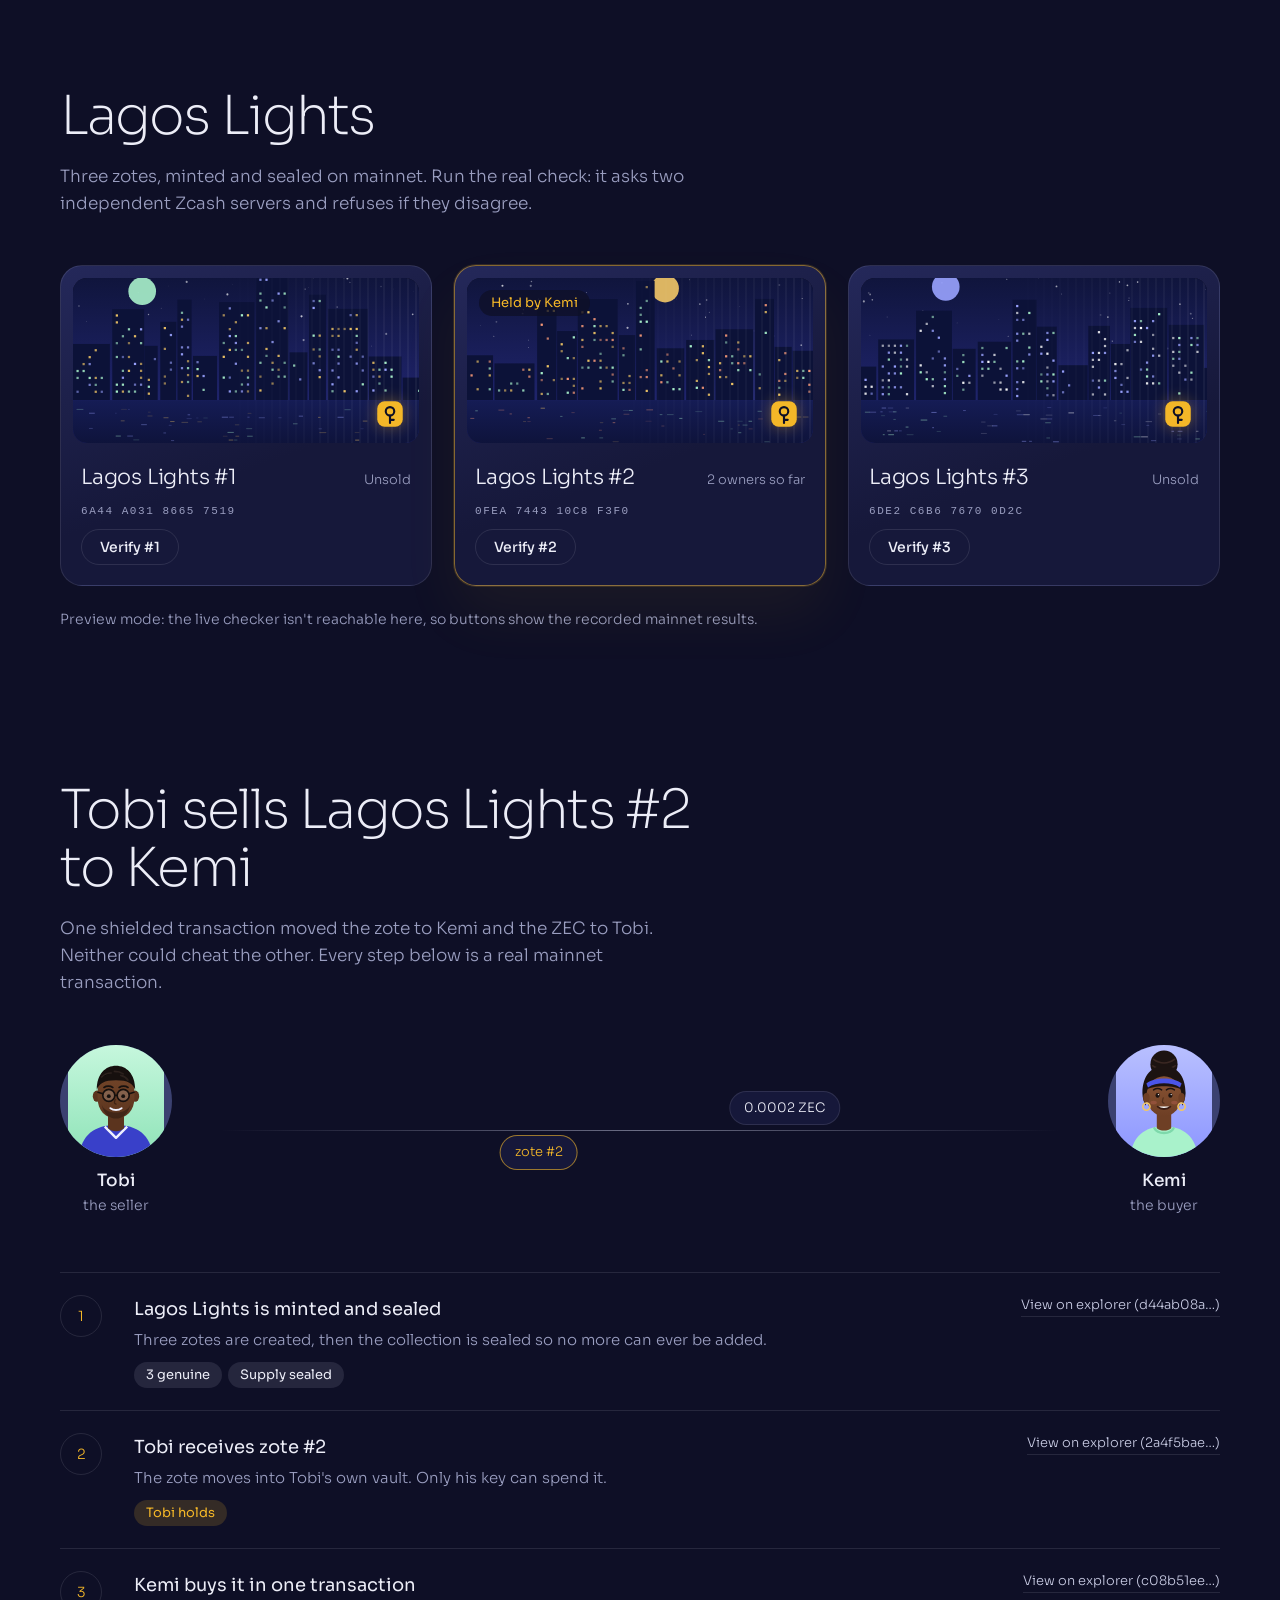
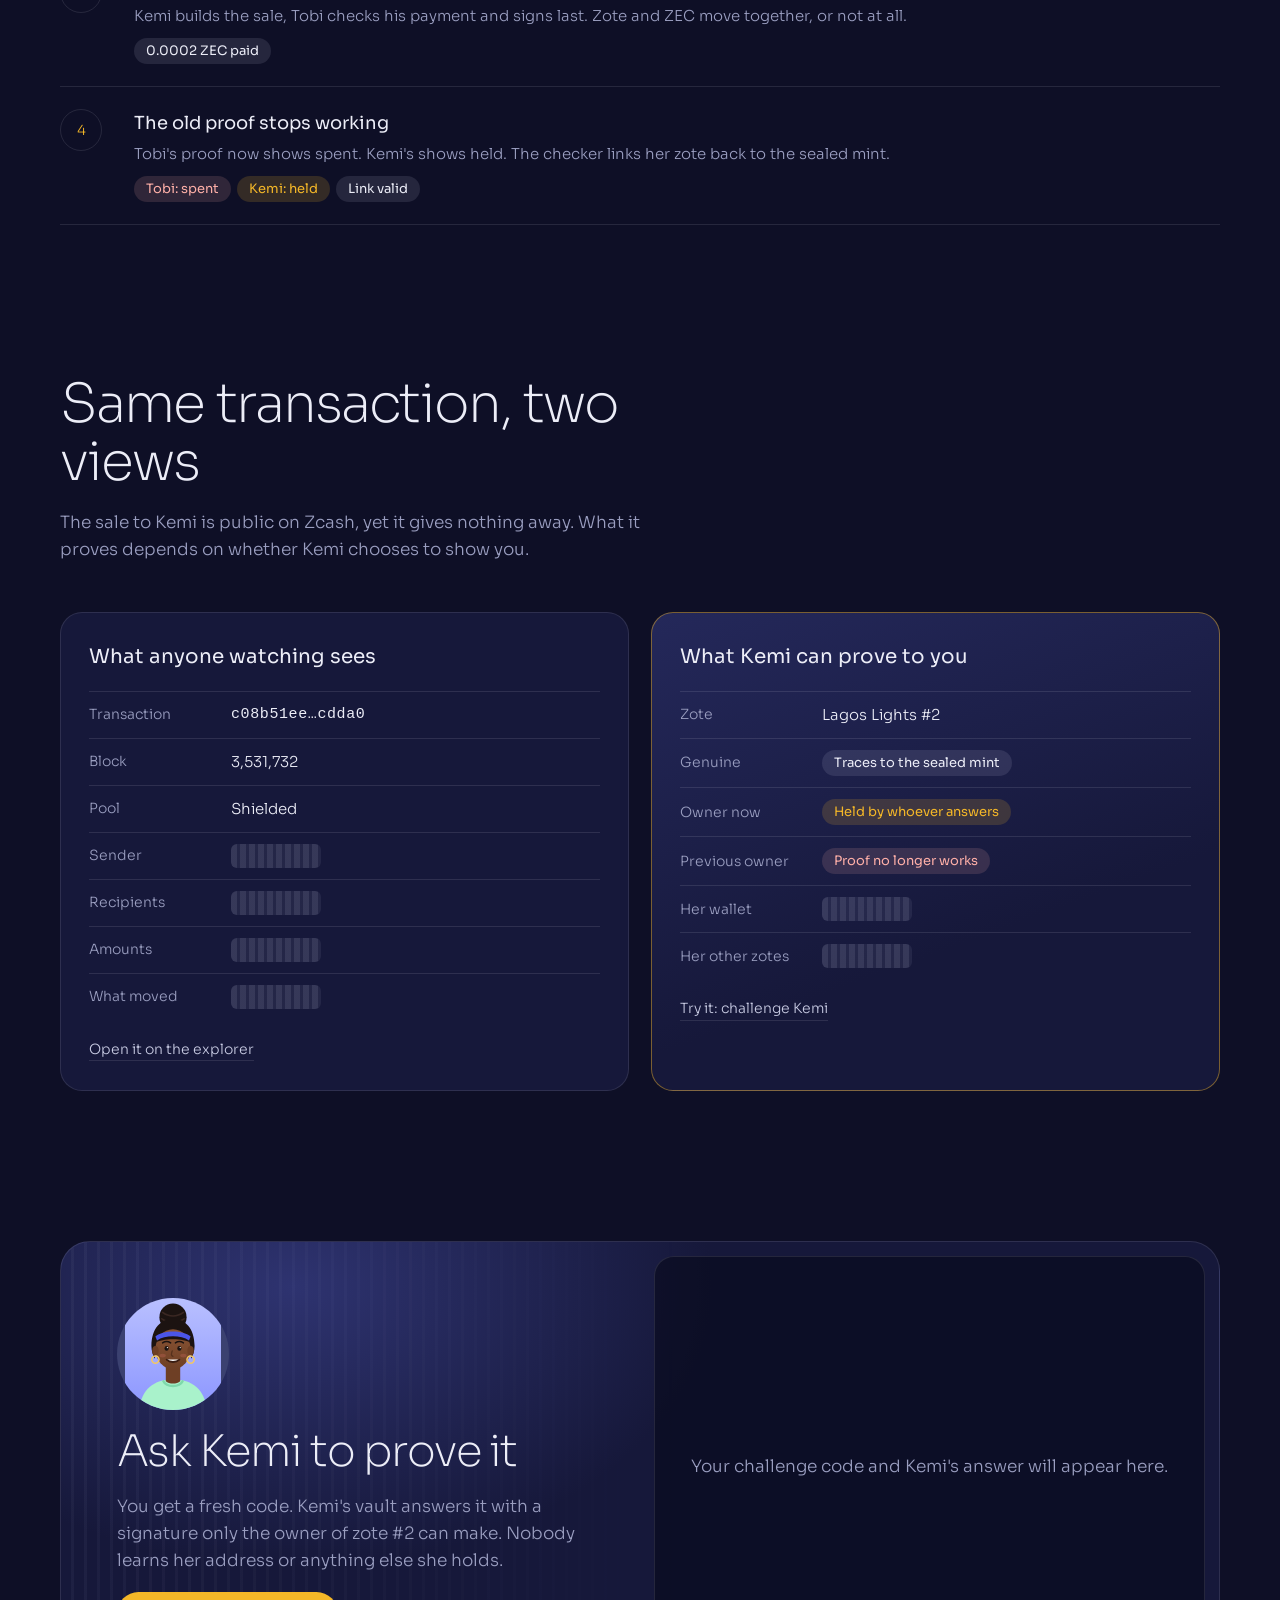
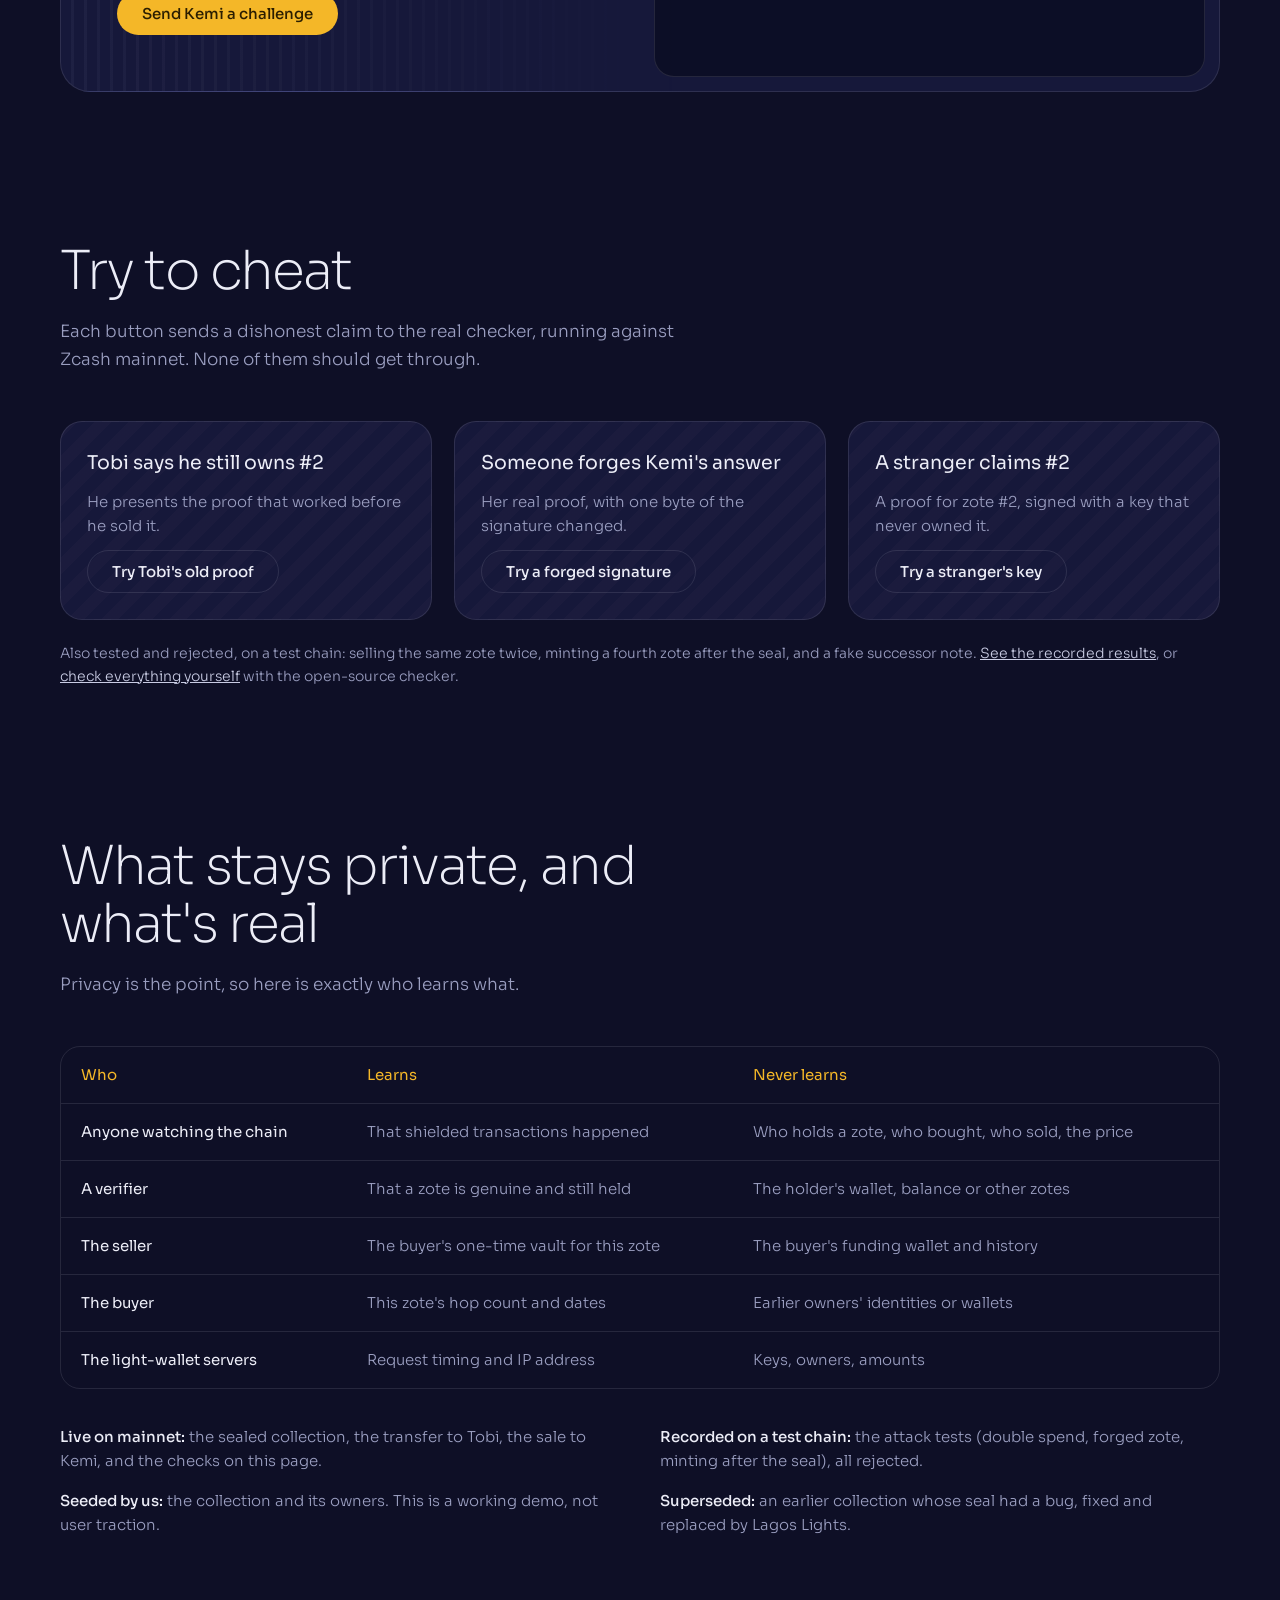
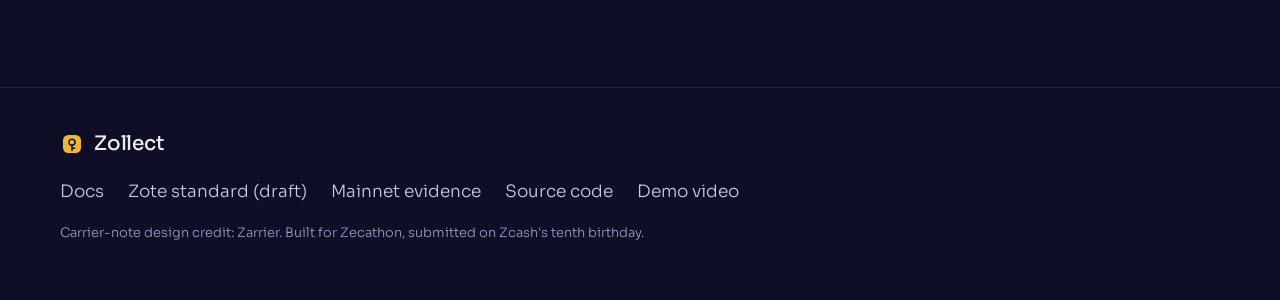
==== commit bfe97c4a: "feat: replace site mark with key tile" ====
--- a/hosted/public/index.html
+++ b/hosted/public/index.html
@@ -5,6 +5,7 @@
 <meta name="viewport" content="width=device-width, initial-scale=1">
 <title>Zollect: own it on Zcash, prove it anywhere</title>
 <meta name="description" content="Collectibles held as shielded notes on Zcash: provable by anyone, traceable by no one.">
+<link rel="icon" type="image/svg+xml" href="logo.svg">
 <link rel="preconnect" href="https://fonts.googleapis.com">
 <link rel="preconnect" href="https://fonts.gstatic.com" crossorigin>
 <link href="https://fonts.googleapis.com/css2?family=Sora:wght@200;300;400;500;600&display=swap" rel="stylesheet">
@@ -17,7 +18,7 @@
 <header class="hero-wrap">
   <section class="hero" aria-labelledby="hero-title">
     <nav class="nav" aria-label="Main">
-      <a class="brand" href="#top"><span class="brand-dot" aria-hidden="true"></span>Zollect</a>
+      <a class="brand" href="#top"><img class="brand-logo" src="logo.svg" alt="" aria-hidden="true">Zollect</a>
       <ul class="nav-links">
         <li><a href="#zote">What's a zote</a></li>
         <li><a href="#collection">Verify</a></li>
@@ -47,7 +48,7 @@
           <div class="note-ribs"></div>
           <div class="note-row">
             <span class="note-kicker">Lagos Lights collection</span>
-            <span class="seal">Z</span>
+            <img class="seal" src="logo.svg" alt="" aria-hidden="true">
           </div>
           <div class="note-title">Lagos Lights #2</div>
           <div class="note-row note-bottom">
@@ -227,7 +228,7 @@
 
 <footer class="foot">
   <div class="foot-inner">
-    <p class="brand"><span class="brand-dot" aria-hidden="true"></span>Zollect</p>
+    <p class="brand"><img class="brand-logo" src="logo.svg" alt="" aria-hidden="true">Zollect</p>
     <ul>
       <li><a href="docs.html">Docs</a></li>
       <li><a href="standard.html">Zote standard (draft)</a></li>
--- a/hosted/public/styles.css
+++ b/hosted/public/styles.css
@@ -53,12 +53,7 @@
 
 .nav { display: flex; align-items: center; justify-content: space-between; gap: 16px; position: relative; z-index: 3; }
 .brand { display: inline-flex; align-items: center; gap: 10px; font-size: 20px; font-weight: 500; text-decoration: none; margin: 0; letter-spacing: -0.01em; }
-.brand-dot {
-  width: 22px; height: 22px; border-radius: 6px; flex: none;
-  background: var(--zec); color: var(--zec-ink);
-  display: grid; place-items: center; font-size: 13px; font-weight: 600;
-}
-.brand-dot::after { content: "Z"; }
+.brand-logo { width: 24px; height: 24px; flex: none; object-fit: contain; }
 .nav-links { list-style: none; margin: 0; padding: 0; display: flex; gap: 6px; align-items: center; }
 .nav-links a { display: block; padding: 8px 14px; border-radius: 999px; text-decoration: none; font-size: 14px; color: var(--muted); }
 .nav-links a:hover { color: var(--mist); }
@@ -116,11 +111,8 @@
 .note-row { position: relative; display: flex; justify-content: space-between; align-items: center; gap: 12px; }
 .note-kicker { font-size: clamp(11px, 1vw, 14px); letter-spacing: .08em; color: var(--chrome); }
 .seal {
-  width: clamp(38px, 4.4vw, 58px); height: clamp(38px, 4.4vw, 58px); border-radius: 50%;
-  display: grid; place-items: center;
-  background: radial-gradient(circle at 35% 30%, #FFE08A, var(--zec) 55%, #B9850E);
-  color: var(--zec-ink); font-weight: 600; font-size: clamp(18px, 2vw, 26px);
-  box-shadow: 0 0 0 6px rgba(244,183,40,.15), 0 0 40px rgba(244,183,40,.45);
+  width: clamp(38px, 4.4vw, 58px); height: clamp(38px, 4.4vw, 58px); flex: none;
+  object-fit: contain; filter: drop-shadow(0 0 14px rgba(244,183,40,.45));
 }
 .note-title { position: relative; font-size: clamp(22px, 2.8vw, 40px); font-weight: 200; letter-spacing: -0.03em; }
 .serial { font: 500 clamp(10px, .95vw, 13px)/1 ui-monospace, SFMono-Regular, Menlo, monospace; letter-spacing: .12em; color: var(--chrome); }
@@ -177,9 +169,8 @@
 }
 .zote-art .chip { position: absolute; left: 12px; top: 12px; z-index: 1; background: rgba(14,15,38,.75); }
 .zote-art .seal-sm {
-  position: absolute; right: 12px; bottom: 12px; z-index: 1; width: 34px; height: 34px; border-radius: 50%;
-  display: grid; place-items: center; font-weight: 600; font-size: 15px; color: var(--zec-ink);
-  background: radial-gradient(circle at 35% 30%, #FFE08A, var(--zec) 55%, #B9850E);
+  position: absolute; right: 12px; bottom: 12px; z-index: 1; width: 34px; height: 34px;
+  object-fit: contain; filter: drop-shadow(0 0 8px rgba(244,183,40,.4));
 }
 .zote-body { padding: 18px 20px 20px; display: flex; flex-direction: column; gap: 12px; flex: 1; }
 .zote-title { display: flex; justify-content: space-between; align-items: baseline; gap: 12px; }
